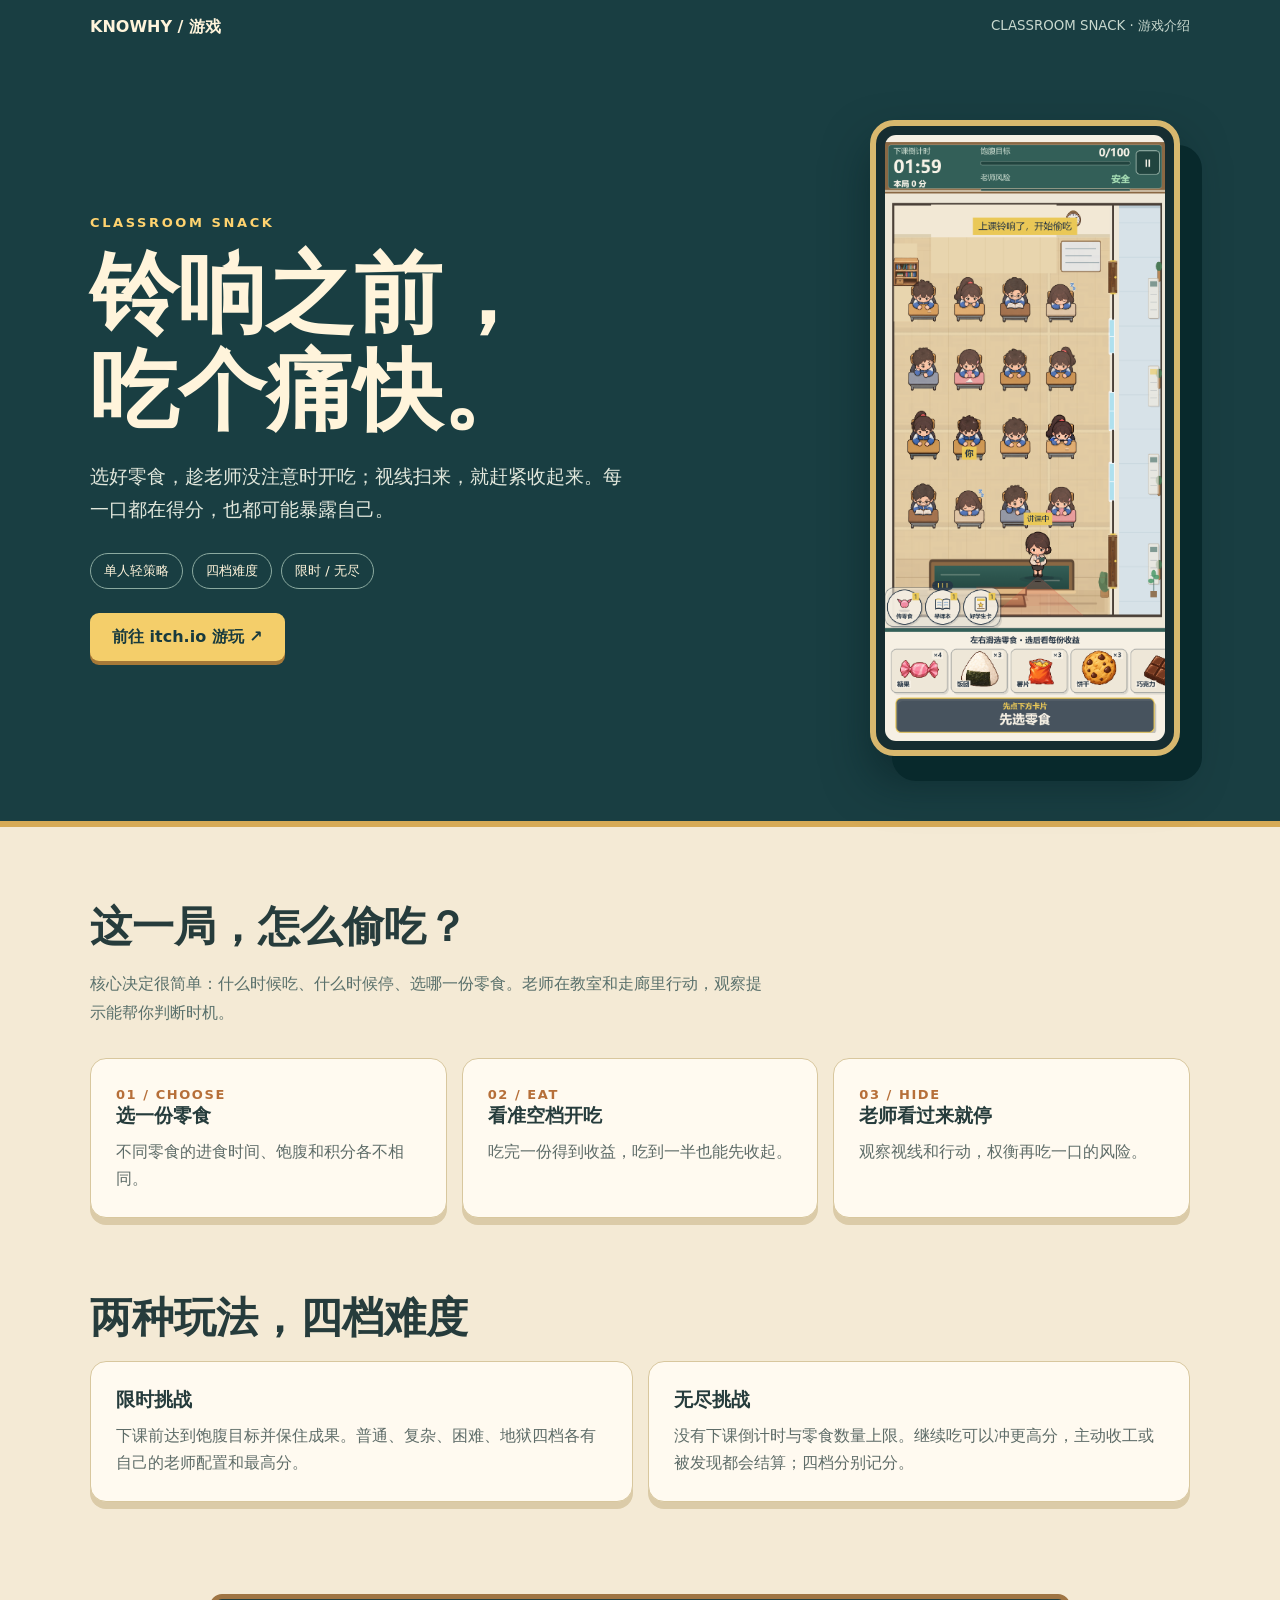
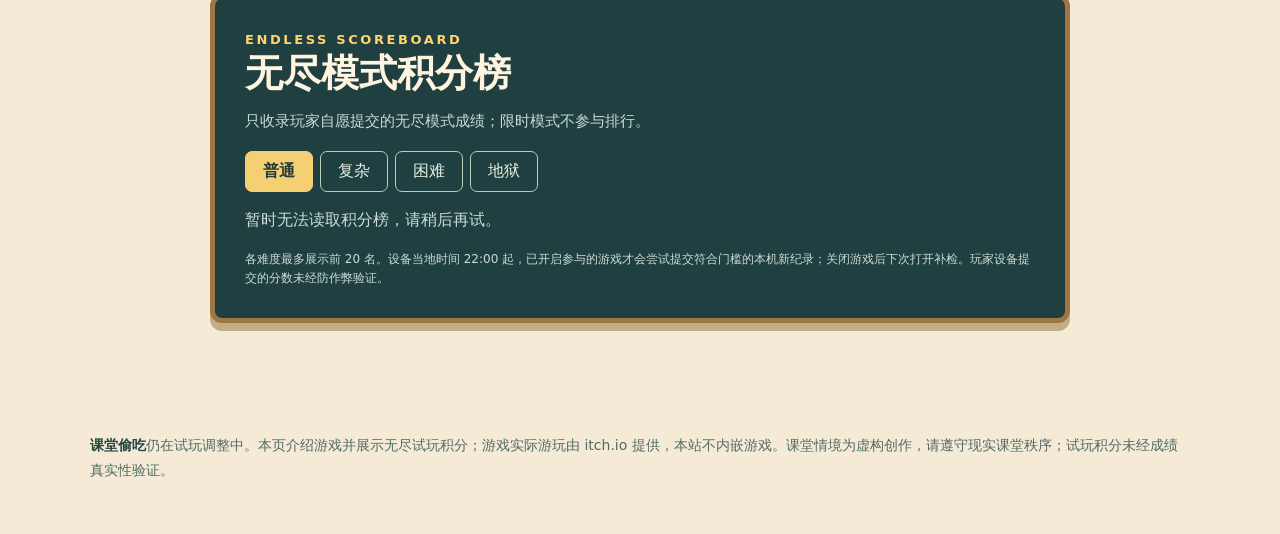
==== index.html @ acf4db7f "site: clarify endless board and compact empty state" ====
<!doctype html>
<html lang="zh-CN"><head><meta charset="utf-8"><meta name="viewport" content="width=device-width,initial-scale=1"><meta name="theme-color" content="#193e42"><meta name="description" content="《课堂偷吃》游戏介绍与无尽挑战试玩积分榜。"><title>课堂偷吃 · 游戏介绍</title>
<style>
:root{font-family:system-ui,-apple-system,"Segoe UI",sans-serif;color:#263c3c;background:#f4ead5}*{box-sizing:border-box}body{margin:0;min-width:300px}button{font:inherit}.wrap{width:min(1100px,calc(100% - 40px));margin:auto}header{background:#193e42;color:#fff4db;border-bottom:6px solid #d6aa55}.top{display:flex;justify-content:space-between;padding:17px 0;font-weight:700}.top small{font-weight:400;color:#c9d9cf}.hero{display:grid;grid-template-columns:1fr minmax(230px,330px);gap:clamp(24px,6vw,75px);align-items:center;padding:65px 0}.eyebrow{color:#ffd36f;font-size:13px;font-weight:800;letter-spacing:.2em}.hero h1{font-size:clamp(48px,7vw,88px);line-height:1.1;margin:16px 0 20px}.hero p{font-size:19px;line-height:1.75;max-width:550px;color:#e1e7dc}.chips{display:flex;gap:9px;flex-wrap:wrap;margin-top:27px}.chips span{border:1px solid #8baaa0;border-radius:50px;padding:8px 13px;font-size:13px}.phone{max-width:310px;margin:auto;padding:9px;border:6px solid #d8b86e;border-radius:24px;background:#162d31;box-shadow:22px 25px 0 #08292c,0 24px 45px #071e2190}.phone img{display:block;width:100%;height:auto;border-radius:11px}.section{padding:72px 0}.section h2{font-size:clamp(28px,4vw,42px);margin:0 0 15px}.lead{color:#59706b;line-height:1.8;max-width:680px;margin:0 0 30px}.steps,.modes{display:grid;grid-template-columns:repeat(3,1fr);gap:15px}.card{background:#fffaf0;border:1px solid #d8c79e;border-radius:16px;padding:25px;box-shadow:0 7px 0 #dbcba8}.card b{display:block;font-size:19px;margin-bottom:9px}.card p{margin:0;line-height:1.7;color:#5e6c68}.number{color:#b66f39;font-weight:900;font-size:13px;letter-spacing:.12em}.modes{grid-template-columns:repeat(2,1fr)}.score-zone{background:#e6d9b9;border-block:1px solid #c5b48f}.board{background:#203f40;color:#fff4df;border:8px solid #9f7544;border-radius:12px;box-shadow:0 14px 0 #c2ae84;padding:clamp(19px,4vw,38px)}.board h2{margin-bottom:5px}.board p{color:#cadcd4;line-height:1.6}.tabs{display:flex;gap:7px;flex-wrap:wrap;margin:25px 0 20px}.tabs button{border:1px solid #b9ccbd;background:transparent;color:#e6f0e2;border-radius:7px;padding:9px 17px;cursor:pointer}.tabs button[aria-selected="true"]{background:#f4d073;color:#263c3c;border-color:#f4d073;font-weight:800}.tabs button:focus-visible{outline:3px solid #fff;outline-offset:3px}.status{font-size:14px;min-height:25px}.table-wrap{overflow-x:auto}table{width:100%;border-collapse:collapse;text-align:left}th,td{padding:13px 11px;border-bottom:1px solid #66817a}th{color:#b9d0c5;font-size:13px;font-weight:600}td:first-child{font-weight:800;color:#ffda7f}td:nth-child(2){font-size:20px;font-weight:800}tbody tr:last-child td{border-bottom:0}.muted{font-size:13px;color:#c6d3cd}.foot{padding:38px 0 50px;color:#536b66;font-size:14px;line-height:1.8}.foot strong{color:#24433e}@media(max-width:720px){.hero{grid-template-columns:1fr;padding:40px 0 55px}.hero h1{font-size:50px}.hero p{font-size:16px}.phone{max-width:245px;box-shadow:13px 14px 0 #08292c}.section{padding:50px 0}.steps,.modes{grid-template-columns:1fr}.top small{display:none}}
.play-link{display:inline-flex;align-items:center;justify-content:center;min-height:48px;margin-top:24px;padding:0 22px;border-radius:9px;background:#f4ce6a;color:#183a3e;font-weight:800;text-decoration:none;box-shadow:0 4px 0 #a67938}.play-link:hover,.play-link:focus-visible{background:#ffe08b;outline:2px solid #fff;outline-offset:3px}.top a{color:#fff4db;text-decoration:none}.top a:hover,.top a:focus-visible{text-decoration:underline;outline-offset:4px}.score-zone{background:#f4ead5;border:0;padding-top:20px}.board{max-width:860px;margin:auto;border-width:5px;box-shadow:0 8px 0 #c2ae84;padding:clamp(20px,3vw,30px)}.board h2{font-size:clamp(27px,4vw,38px)}.board .board-lead{margin:10px 0 0;font-size:15px}.board .tabs{margin:18px 0 15px}.board .status{margin:0;min-height:0;font-size:16px}.board .status[data-state="empty"]{padding:20px;border:1px dashed #77948b;border-radius:8px;text-align:center;color:#f1e4c7}.board .muted{margin:17px 0 0;font-size:12px}.table-wrap[hidden]{display:none}@media(max-width:720px){.board .tabs button{flex:1;min-width:64px;padding:9px 6px}.board .status[data-state="empty"]{padding:16px}}</style></head><body>
<header><div class="wrap top"><a href="https://knowhy.net/" aria-label="返回 KNOWHY 首页">KNOWHY <span aria-hidden="true">/</span> 游戏</a><small>CLASSROOM SNACK · 游戏介绍</small></div><div class="wrap hero"><div><div class="eyebrow">CLASSROOM SNACK</div><h1>铃响之前，<br>吃个痛快。</h1><p>选好零食，趁老师没注意时开吃；视线扫来，就赶紧收起来。每一口都在得分，也都可能暴露自己。</p><div class="chips"><span>单人轻策略</span><span>四档难度</span><span>限时 / 无尽</span></div><a class="play-link" href="https://knowhy.itch.io/classroom-snacks" target="_blank" rel="noopener noreferrer">前往 itch.io 游玩 ↗</a></div><div class="phone"><img src="./classroom.png" width="390" height="844" alt="《课堂偷吃》教室画面：学生、老师、走廊和零食选择栏"></div></div></header>
<main><section class="section wrap"><h2>这一局，怎么偷吃？</h2><p class="lead">核心决定很简单：什么时候吃、什么时候停、选哪一份零食。老师在教室和走廊里行动，观察提示能帮你判断时机。</p><div class="steps"><div class="card"><span class="number">01 / CHOOSE</span><b>选一份零食</b><p>不同零食的进食时间、饱腹和积分各不相同。</p></div><div class="card"><span class="number">02 / EAT</span><b>看准空档开吃</b><p>吃完一份得到收益，吃到一半也能先收起。</p></div><div class="card"><span class="number">03 / HIDE</span><b>老师看过来就停</b><p>观察视线和行动，权衡再吃一口的风险。</p></div></div></section><section class="section wrap" style="padding-top:0"><h2>两种玩法，四档难度</h2><div class="modes"><div class="card"><b>限时挑战</b><p>下课前达到饱腹目标并保住成果。普通、复杂、困难、地狱四档各有自己的老师配置和最高分。</p></div><div class="card"><b>无尽挑战</b><p>没有下课倒计时与零食数量上限。继续吃可以冲更高分，主动收工或被发现都会结算；四档分别记分。</p></div></div></section>
<section class="section score-zone" id="leaderboard"><div class="wrap board"><span class="eyebrow">ENDLESS SCOREBOARD</span><h2>无尽模式积分榜</h2><p class="board-lead">只收录玩家自愿提交的无尽模式成绩；限时模式不参与排行。</p><div class="tabs" role="tablist" aria-label="选择难度"><button type="button" role="tab" aria-selected="true" data-tier="normal">普通</button><button type="button" role="tab" aria-selected="false" data-tier="advanced">复杂</button><button type="button" role="tab" aria-selected="false" data-tier="hard">困难</button><button type="button" role="tab" aria-selected="false" data-tier="hell">地狱</button></div><p class="status" id="status" role="status" data-state="loading">正在检查榜单服务…</p><div class="table-wrap" hidden><table><thead><tr><th scope="col">名次</th><th scope="col">积分</th><th scope="col">持续时间</th><th scope="col">记录时间</th></tr></thead><tbody id="scores"></tbody></table></div><p class="muted">各难度最多展示前 20 名。设备当地时间 22:00 起，已开启参与的游戏才会尝试提交符合门槛的本机新纪录；关闭游戏后下次打开补检。玩家设备提交的分数未经防作弊验证。</p></div></section></main>
<footer class="wrap foot"><strong>课堂偷吃</strong>仍在试玩调整中。本页介绍游戏并展示无尽试玩积分；游戏实际游玩由 itch.io 提供，本站不内嵌游戏。课堂情境为虚构创作，请遵守现实课堂秩序；试玩积分未经成绩真实性验证。</footer><script src="./config.js"></script><script>
const endpoint=String(window.CLASSROOM_SCORE_API||'').replace(/\/$/,'');const tabs=[...document.querySelectorAll('[data-tier]')];const status=document.getElementById('status');const scores=document.getElementById('scores');const tableWrap=document.querySelector('.table-wrap');let tier='normal',requestId=0;
async function loadScores(){const id=++requestId;scores.replaceChildren();tableWrap.hidden=true;if(!endpoint){status.dataset.state='error';status.textContent='积分榜尚未接通，暂无在线记录。';return}status.dataset.state='loading';status.textContent='正在读取积分…';try{const response=await fetch(`${endpoint}/v1/leaderboard?difficulty=${tier}`,{cache:'no-store'});if(!response.ok)throw Error('unavailable');const data=await response.json();if(id!==requestId)return;if(!Array.isArray(data.rows))throw Error('invalid response');data.rows.forEach((row,index)=>{const tr=document.createElement('tr');const cells=[String(index+1).padStart(2,'0'),String(row.score),`${Math.floor(row.endTick/60/60)}分${String(Math.floor(row.endTick/60%60)).padStart(2,'0')}秒`,new Date(`${row.updatedAt}Z`).toLocaleDateString('zh-CN')];cells.forEach(value=>{const td=document.createElement('td');td.textContent=value;tr.append(td)});scores.append(tr)});tableWrap.hidden=data.rows.length===0;status.dataset.state=data.rows.length?'ready':'empty';status.textContent=data.rows.length?`已更新 · ${new Date().toLocaleTimeString('zh-CN')}`:'这个难度还没有上榜成绩。'}catch{if(id===requestId){tableWrap.hidden=true;status.dataset.state='error';status.textContent='暂时无法读取积分榜，请稍后再试。'}}}
tabs.forEach(tab=>tab.addEventListener('click',()=>{tier=tab.dataset.tier;tabs.forEach(item=>item.setAttribute('aria-selected',String(item===tab)));loadScores()}));document.addEventListener('visibilitychange',()=>{if(!document.hidden)loadScores()});loadScores();
</script></body></html>
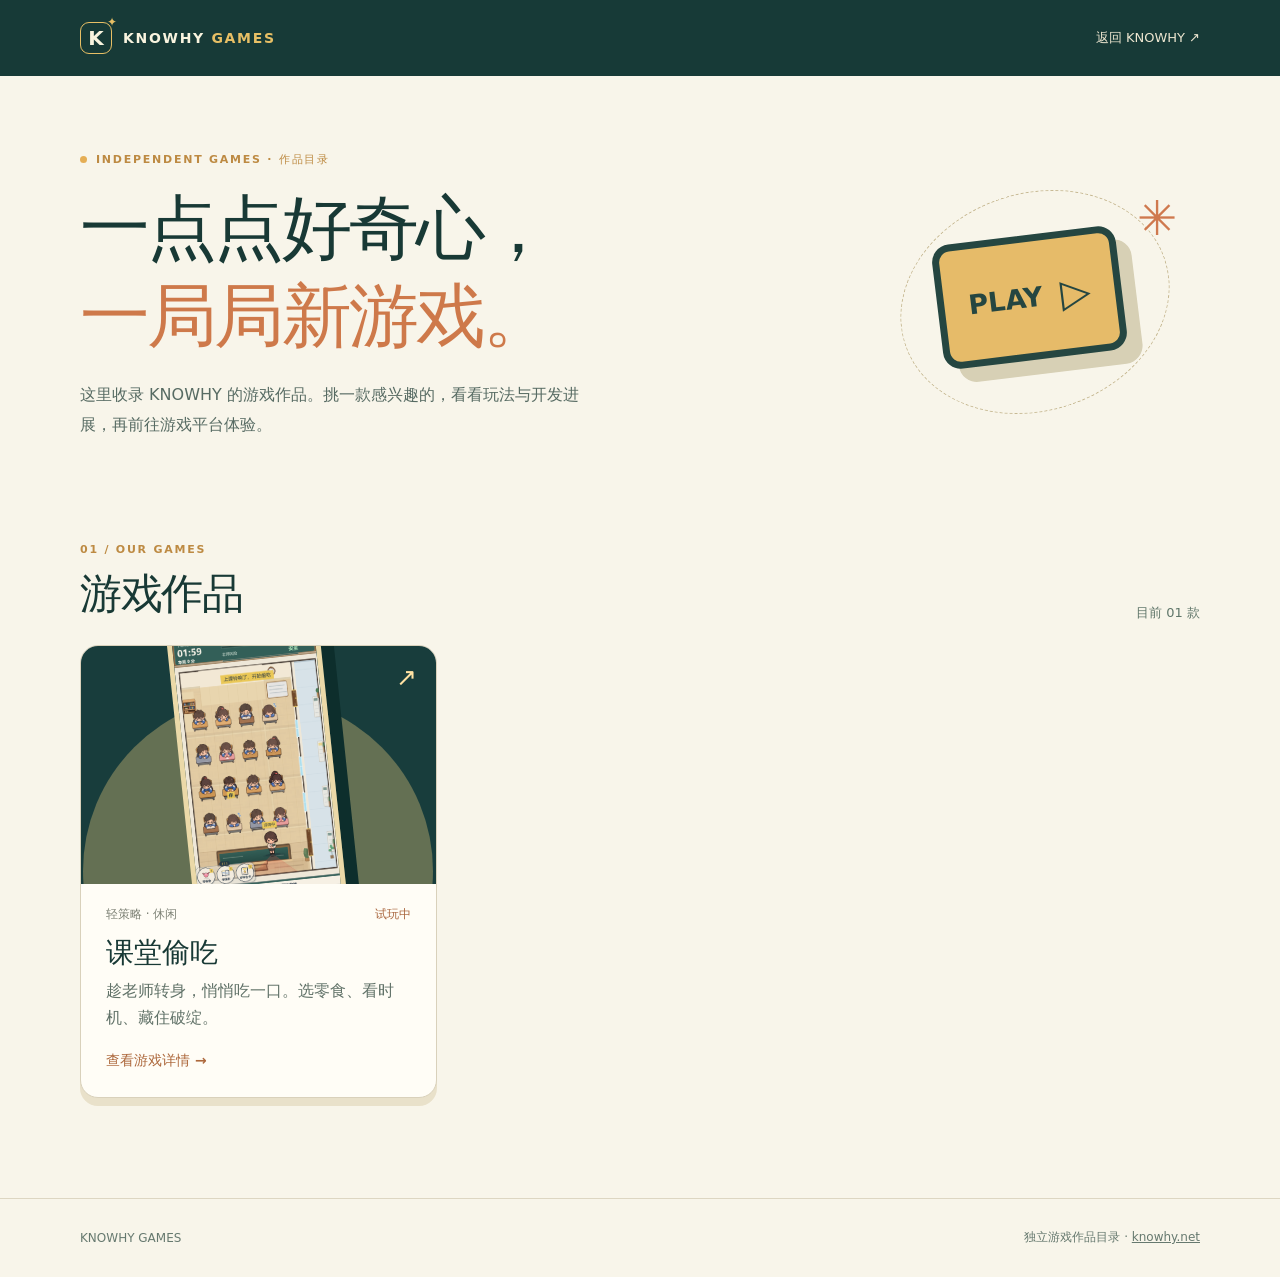
==== commit cf7d907c: "site: organize games catalog and keep empty ranking seats" ====
--- a/index.html
+++ b/index.html
@@ -1,13 +1,6 @@
 <!doctype html>
-<html lang="zh-CN"><head><meta charset="utf-8"><meta name="viewport" content="width=device-width,initial-scale=1"><meta name="theme-color" content="#193e42"><meta name="description" content="《课堂偷吃》游戏介绍与无尽挑战试玩积分榜。"><title>课堂偷吃 · 游戏介绍</title>
-<style>
-:root{font-family:system-ui,-apple-system,"Segoe UI",sans-serif;color:#263c3c;background:#f4ead5}*{box-sizing:border-box}body{margin:0;min-width:300px}button{font:inherit}.wrap{width:min(1100px,calc(100% - 40px));margin:auto}header{background:#193e42;color:#fff4db;border-bottom:6px solid #d6aa55}.top{display:flex;justify-content:space-between;padding:17px 0;font-weight:700}.top small{font-weight:400;color:#c9d9cf}.hero{display:grid;grid-template-columns:1fr minmax(230px,330px);gap:clamp(24px,6vw,75px);align-items:center;padding:65px 0}.eyebrow{color:#ffd36f;font-size:13px;font-weight:800;letter-spacing:.2em}.hero h1{font-size:clamp(48px,7vw,88px);line-height:1.1;margin:16px 0 20px}.hero p{font-size:19px;line-height:1.75;max-width:550px;color:#e1e7dc}.chips{display:flex;gap:9px;flex-wrap:wrap;margin-top:27px}.chips span{border:1px solid #8baaa0;border-radius:50px;padding:8px 13px;font-size:13px}.phone{max-width:310px;margin:auto;padding:9px;border:6px solid #d8b86e;border-radius:24px;background:#162d31;box-shadow:22px 25px 0 #08292c,0 24px 45px #071e2190}.phone img{display:block;width:100%;height:auto;border-radius:11px}.section{padding:72px 0}.section h2{font-size:clamp(28px,4vw,42px);margin:0 0 15px}.lead{color:#59706b;line-height:1.8;max-width:680px;margin:0 0 30px}.steps,.modes{display:grid;grid-template-columns:repeat(3,1fr);gap:15px}.card{background:#fffaf0;border:1px solid #d8c79e;border-radius:16px;padding:25px;box-shadow:0 7px 0 #dbcba8}.card b{display:block;font-size:19px;margin-bottom:9px}.card p{margin:0;line-height:1.7;color:#5e6c68}.number{color:#b66f39;font-weight:900;font-size:13px;letter-spacing:.12em}.modes{grid-template-columns:repeat(2,1fr)}.score-zone{background:#e6d9b9;border-block:1px solid #c5b48f}.board{background:#203f40;color:#fff4df;border:8px solid #9f7544;border-radius:12px;box-shadow:0 14px 0 #c2ae84;padding:clamp(19px,4vw,38px)}.board h2{margin-bottom:5px}.board p{color:#cadcd4;line-height:1.6}.tabs{display:flex;gap:7px;flex-wrap:wrap;margin:25px 0 20px}.tabs button{border:1px solid #b9ccbd;background:transparent;color:#e6f0e2;border-radius:7px;padding:9px 17px;cursor:pointer}.tabs button[aria-selected="true"]{background:#f4d073;color:#263c3c;border-color:#f4d073;font-weight:800}.tabs button:focus-visible{outline:3px solid #fff;outline-offset:3px}.status{font-size:14px;min-height:25px}.table-wrap{overflow-x:auto}table{width:100%;border-collapse:collapse;text-align:left}th,td{padding:13px 11px;border-bottom:1px solid #66817a}th{color:#b9d0c5;font-size:13px;font-weight:600}td:first-child{font-weight:800;color:#ffda7f}td:nth-child(2){font-size:20px;font-weight:800}tbody tr:last-child td{border-bottom:0}.muted{font-size:13px;color:#c6d3cd}.foot{padding:38px 0 50px;color:#536b66;font-size:14px;line-height:1.8}.foot strong{color:#24433e}@media(max-width:720px){.hero{grid-template-columns:1fr;padding:40px 0 55px}.hero h1{font-size:50px}.hero p{font-size:16px}.phone{max-width:245px;box-shadow:13px 14px 0 #08292c}.section{padding:50px 0}.steps,.modes{grid-template-columns:1fr}.top small{display:none}}
-.play-link{display:inline-flex;align-items:center;justify-content:center;min-height:48px;margin-top:24px;padding:0 22px;border-radius:9px;background:#f4ce6a;color:#183a3e;font-weight:800;text-decoration:none;box-shadow:0 4px 0 #a67938}.play-link:hover,.play-link:focus-visible{background:#ffe08b;outline:2px solid #fff;outline-offset:3px}.top a{color:#fff4db;text-decoration:none}.top a:hover,.top a:focus-visible{text-decoration:underline;outline-offset:4px}.score-zone{background:#f4ead5;border:0;padding-top:20px}.board{max-width:860px;margin:auto;border-width:5px;box-shadow:0 8px 0 #c2ae84;padding:clamp(20px,3vw,30px)}.board h2{font-size:clamp(27px,4vw,38px)}.board .board-lead{margin:10px 0 0;font-size:15px}.board .tabs{margin:18px 0 15px}.board .status{margin:0;min-height:0;font-size:16px}.board .status[data-state="empty"]{padding:20px;border:1px dashed #77948b;border-radius:8px;text-align:center;color:#f1e4c7}.board .muted{margin:17px 0 0;font-size:12px}.table-wrap[hidden]{display:none}@media(max-width:720px){.board .tabs button{flex:1;min-width:64px;padding:9px 6px}.board .status[data-state="empty"]{padding:16px}}</style></head><body>
-<header><div class="wrap top"><a href="https://knowhy.net/" aria-label="返回 KNOWHY 首页">KNOWHY <span aria-hidden="true">/</span> 游戏</a><small>CLASSROOM SNACK · 游戏介绍</small></div><div class="wrap hero"><div><div class="eyebrow">CLASSROOM SNACK</div><h1>铃响之前，<br>吃个痛快。</h1><p>选好零食，趁老师没注意时开吃；视线扫来，就赶紧收起来。每一口都在得分，也都可能暴露自己。</p><div class="chips"><span>单人轻策略</span><span>四档难度</span><span>限时 / 无尽</span></div><a class="play-link" href="https://knowhy.itch.io/classroom-snacks" target="_blank" rel="noopener noreferrer">前往 itch.io 游玩 ↗</a></div><div class="phone"><img src="./classroom.png" width="390" height="844" alt="《课堂偷吃》教室画面：学生、老师、走廊和零食选择栏"></div></div></header>
-<main><section class="section wrap"><h2>这一局，怎么偷吃？</h2><p class="lead">核心决定很简单：什么时候吃、什么时候停、选哪一份零食。老师在教室和走廊里行动，观察提示能帮你判断时机。</p><div class="steps"><div class="card"><span class="number">01 / CHOOSE</span><b>选一份零食</b><p>不同零食的进食时间、饱腹和积分各不相同。</p></div><div class="card"><span class="number">02 / EAT</span><b>看准空档开吃</b><p>吃完一份得到收益，吃到一半也能先收起。</p></div><div class="card"><span class="number">03 / HIDE</span><b>老师看过来就停</b><p>观察视线和行动，权衡再吃一口的风险。</p></div></div></section><section class="section wrap" style="padding-top:0"><h2>两种玩法，四档难度</h2><div class="modes"><div class="card"><b>限时挑战</b><p>下课前达到饱腹目标并保住成果。普通、复杂、困难、地狱四档各有自己的老师配置和最高分。</p></div><div class="card"><b>无尽挑战</b><p>没有下课倒计时与零食数量上限。继续吃可以冲更高分，主动收工或被发现都会结算；四档分别记分。</p></div></div></section>
-<section class="section score-zone" id="leaderboard"><div class="wrap board"><span class="eyebrow">ENDLESS SCOREBOARD</span><h2>无尽模式积分榜</h2><p class="board-lead">只收录玩家自愿提交的无尽模式成绩；限时模式不参与排行。</p><div class="tabs" role="tablist" aria-label="选择难度"><button type="button" role="tab" aria-selected="true" data-tier="normal">普通</button><button type="button" role="tab" aria-selected="false" data-tier="advanced">复杂</button><button type="button" role="tab" aria-selected="false" data-tier="hard">困难</button><button type="button" role="tab" aria-selected="false" data-tier="hell">地狱</button></div><p class="status" id="status" role="status" data-state="loading">正在检查榜单服务…</p><div class="table-wrap" hidden><table><thead><tr><th scope="col">名次</th><th scope="col">积分</th><th scope="col">持续时间</th><th scope="col">记录时间</th></tr></thead><tbody id="scores"></tbody></table></div><p class="muted">各难度最多展示前 20 名。设备当地时间 22:00 起，已开启参与的游戏才会尝试提交符合门槛的本机新纪录；关闭游戏后下次打开补检。玩家设备提交的分数未经防作弊验证。</p></div></section></main>
-<footer class="wrap foot"><strong>课堂偷吃</strong>仍在试玩调整中。本页介绍游戏并展示无尽试玩积分；游戏实际游玩由 itch.io 提供，本站不内嵌游戏。课堂情境为虚构创作，请遵守现实课堂秩序；试玩积分未经成绩真实性验证。</footer><script src="./config.js"></script><script>
-const endpoint=String(window.CLASSROOM_SCORE_API||'').replace(/\/$/,'');const tabs=[...document.querySelectorAll('[data-tier]')];const status=document.getElementById('status');const scores=document.getElementById('scores');const tableWrap=document.querySelector('.table-wrap');let tier='normal',requestId=0;
-async function loadScores(){const id=++requestId;scores.replaceChildren();tableWrap.hidden=true;if(!endpoint){status.dataset.state='error';status.textContent='积分榜尚未接通，暂无在线记录。';return}status.dataset.state='loading';status.textContent='正在读取积分…';try{const response=await fetch(`${endpoint}/v1/leaderboard?difficulty=${tier}`,{cache:'no-store'});if(!response.ok)throw Error('unavailable');const data=await response.json();if(id!==requestId)return;if(!Array.isArray(data.rows))throw Error('invalid response');data.rows.forEach((row,index)=>{const tr=document.createElement('tr');const cells=[String(index+1).padStart(2,'0'),String(row.score),`${Math.floor(row.endTick/60/60)}分${String(Math.floor(row.endTick/60%60)).padStart(2,'0')}秒`,new Date(`${row.updatedAt}Z`).toLocaleDateString('zh-CN')];cells.forEach(value=>{const td=document.createElement('td');td.textContent=value;tr.append(td)});scores.append(tr)});tableWrap.hidden=data.rows.length===0;status.dataset.state=data.rows.length?'ready':'empty';status.textContent=data.rows.length?`已更新 · ${new Date().toLocaleTimeString('zh-CN')}`:'这个难度还没有上榜成绩。'}catch{if(id===requestId){tableWrap.hidden=true;status.dataset.state='error';status.textContent='暂时无法读取积分榜，请稍后再试。'}}}
-tabs.forEach(tab=>tab.addEventListener('click',()=>{tier=tab.dataset.tier;tabs.forEach(item=>item.setAttribute('aria-selected',String(item===tab)));loadScores()}));document.addEventListener('visibilitychange',()=>{if(!document.hidden)loadScores()});loadScores();
-</script></body></html>
+<html lang="zh-CN"><head><meta charset="utf-8"><meta name="viewport" content="width=device-width,initial-scale=1"><meta name="theme-color" content="#163a38"><meta name="description" content="KNOWHY GAMES 独立游戏作品目录。"><title>游戏作品 · KNOWHY GAMES</title><link rel="stylesheet" href="./style.css"></head>
+<body><header class="site-header"><div class="shell header-row"><a class="brand" href="./" aria-label="KNOWHY GAMES 首页"><span class="brand-mark" aria-hidden="true">K<span>✦</span></span><span>KNOWHY <b>GAMES</b></span></a><a class="header-link" href="https://knowhy.net/">返回 KNOWHY ↗</a></div></header>
+<main><section class="catalog-intro shell"><div><span class="kicker"><span class="kicker-dot"></span> INDEPENDENT GAMES · 作品目录</span><h1>一点点好奇心，<br><em>一局局新游戏。</em></h1><p>这里收录 KNOWHY 的游戏作品。挑一款感兴趣的，看看玩法与开发进展，再前往游戏平台体验。</p></div><div class="catalog-doodle" aria-hidden="true"><span class="doodle-star">✳</span><span class="doodle-card">PLAY<span>▷</span></span><span class="doodle-orbit"></span></div></section>
+<section class="catalog-section shell" aria-labelledby="games-heading"><div class="section-heading"><div><span class="section-index">01 / OUR GAMES</span><h2 id="games-heading">游戏作品</h2></div><span class="section-count">目前 01 款</span></div><div class="game-grid"><article class="game-card"><a class="game-card-link" href="./classroom-snacks/" aria-label="查看《课堂偷吃》游戏详情"><div class="game-card-art"><div class="art-halo" aria-hidden="true"></div><img src="./classroom.png" width="390" height="844" alt="《课堂偷吃》教室游玩画面" loading="lazy"><span class="card-corner" aria-hidden="true">↗</span></div><div class="game-card-body"><div class="card-meta"><span>轻策略 · 休闲</span><span>试玩中</span></div><h3>课堂偷吃</h3><p>趁老师转身，悄悄吃一口。选零食、看时机、藏住破绽。</p><span class="text-link">查看游戏详情 <span aria-hidden="true">→</span></span></div></a></article></div></section></main>
+<footer class="site-footer"><div class="shell footer-row"><span>KNOWHY GAMES</span><span>独立游戏作品目录 · <a href="https://knowhy.net/">knowhy.net</a></span></div></footer></body></html>
--- a/style.css
+++ b/style.css
@@ -0,0 +1 @@
+:root{font-family:Inter,"Noto Sans SC","Microsoft YaHei",system-ui,sans-serif;color:#183935;background:#f8f5ea;font-synthesis:none}*{box-sizing:border-box}html{scroll-behavior:smooth}body{margin:0;min-width:320px}a{color:inherit}button{font:inherit}.shell{width:min(1120px,calc(100% - 48px));margin-inline:auto}.site-header{background:#173a37;color:#f9f4df}.header-row{height:76px;display:flex;justify-content:space-between;align-items:center}.brand{display:inline-flex;gap:11px;align-items:center;text-decoration:none;font-size:14px;letter-spacing:.12em;font-weight:700}.brand b{color:#e7bf65}.brand-mark{position:relative;display:grid;place-items:center;width:32px;height:32px;border:1px solid #e7bf65;border-radius:9px;font-size:20px;letter-spacing:0}.brand-mark span{position:absolute;right:-6px;top:-8px;color:#e7bf65;font-size:12px}.header-link{text-decoration:none;color:#eee7d1;font-size:13px}.header-link:hover,.header-link:focus-visible{text-decoration:underline}.kicker,.section-index{display:inline-flex;align-items:center;gap:9px;color:#bd8a42;font-size:11px;font-weight:850;letter-spacing:.16em}.kicker-dot,.live-dot{width:7px;height:7px;border-radius:50%;background:#e5ae55}.catalog-intro{min-height:390px;display:grid;grid-template-columns:1fr 330px;align-items:center;gap:50px;padding-block:72px 48px}.catalog-intro h1{font-size:clamp(39px,5.5vw,70px);line-height:1.25;letter-spacing:-.04em;margin:18px 0 20px}.catalog-intro h1 em{font-style:normal;color:#ce794a}.catalog-intro p{max-width:530px;color:#576b63;line-height:1.85;font-size:16px}.catalog-doodle{position:relative;height:250px}.doodle-orbit{position:absolute;inset:16px 28px;border:1px dashed #c7b993;border-radius:50%;transform:rotate(-18deg)}.doodle-card{position:absolute;left:67px;top:58px;z-index:1;width:185px;height:125px;display:flex;align-items:center;justify-content:center;gap:18px;transform:rotate(-7deg);background:#e6bb69;border:7px solid #254641;border-radius:18px;color:#254641;font-size:27px;font-weight:900;box-shadow:14px 15px 0 #d7d0b5}.doodle-card span{font-size:39px}.doodle-star{position:absolute;z-index:2;right:23px;top:13px;font-size:48px;color:#cf794e}.catalog-section{padding-block:35px 100px}.section-heading{display:flex;justify-content:space-between;align-items:end;gap:20px;margin-bottom:23px}.section-heading h2{font-size:clamp(29px,3.5vw,42px);letter-spacing:-.035em;margin:9px 0 0}.section-count{font-size:13px;color:#60766a}.game-grid{display:grid;grid-template-columns:repeat(auto-fill,minmax(min(100%,330px),1fr));gap:25px}.game-card{max-width:390px;background:#fffdf6;border:1px solid #d9d1bb;border-radius:18px;overflow:hidden;box-shadow:0 8px 0 #e9e1ca;transition:transform .2s,box-shadow .2s}.game-card:hover{transform:translateY(-4px);box-shadow:0 12px 0 #e9e1ca}.game-card-link{text-decoration:none;display:block}.game-card-link:focus-visible{outline:3px solid #c47748;outline-offset:4px}.game-card-art{height:238px;position:relative;overflow:hidden;background:#183d3c;display:flex;justify-content:center;align-items:flex-start}.art-halo{position:absolute;width:350px;height:350px;border-radius:50%;top:50px;background:#b6a76d;opacity:.48}.game-card-art img{position:relative;width:153px;height:auto;margin-top:-21px;transform:rotate(-6deg);border:5px solid #ebd9a8;border-radius:9px;box-shadow:13px 15px 0 #0d2e2c}.card-corner{position:absolute;right:19px;top:17px;color:#ffe2a3;font-size:25px}.game-card-body{padding:22px 25px 27px}.card-meta{display:flex;justify-content:space-between;font-size:12px;color:#7c8074}.card-meta span:last-child{color:#a9663e}.game-card h3{font-size:28px;margin:11px 0 5px}.game-card p{color:#617268;line-height:1.7;margin:0 0 18px}.text-link{font-size:14px;color:#ad683c;font-weight:800}.site-footer{border-top:1px solid #ddd6c2;color:#66796f;font-size:12px}.footer-row{min-height:78px;display:flex;justify-content:space-between;align-items:center;gap:20px}.footer-row a:hover{text-decoration:none}.breadcrumb{display:flex;gap:10px;color:#78877c;font-size:12px;padding-top:27px}.breadcrumb a{text-decoration:none}.breadcrumb a:hover{text-decoration:underline}.detail-hero{display:grid;grid-template-columns:minmax(0,1fr) 360px;align-items:center;gap:65px;padding-block:55px 85px}.detail-copy h1{font-size:clamp(52px,6.7vw,86px);letter-spacing:-.055em;line-height:1.16;margin:19px 0}.title-period{color:#d99154}.detail-lead{max-width:540px;color:#52665d;font-size:18px;line-height:1.85}.detail-tags{display:flex;flex-wrap:wrap;gap:8px;margin:24px 0 28px}.detail-tags span{border:1px solid #d4c6a9;color:#5a6e61;border-radius:20px;padding:7px 12px;font-size:12px}.primary-link{display:inline-flex;align-items:center;justify-content:space-between;gap:34px;background:#dfad57;border:2px solid #24463f;border-radius:9px;padding:15px 20px;color:#163a37;text-decoration:none;font-weight:850;box-shadow:4px 5px 0 #24463f;transition:transform .15s,box-shadow .15s}.primary-link:hover{transform:translate(2px,2px);box-shadow:2px 3px 0 #24463f}.primary-link:focus-visible{outline:3px solid #ca794b;outline-offset:4px}.platform-note{font-size:12px;color:#819084;margin-top:17px}.detail-art{position:relative;display:flex;justify-content:center;align-items:center;min-height:410px;background:#dce8d9;border-radius:32px 90px 35px 95px}.image-frame{width:190px;height:385px;overflow:hidden;background:#f0e7d3;border:6px solid #274540;border-radius:13px;box-shadow:13px 15px 0 #aac7af;transform:rotate(3deg)}.image-frame img{width:100%;height:auto;display:block}.art-label{position:absolute;bottom:24px;right:23px;background:#fff8dd;color:#426258;border:1px solid #c6d5b7;border-radius:6px;padding:6px 8px;font-size:11px}.detail-section{padding-block:30px 72px}.rule-grid{display:grid;grid-template-columns:repeat(3,1fr);gap:14px}.rule{border-top:2px solid #d9be84;background:#f0ecd9;padding:24px;border-radius:0 0 12px 12px}.rule>span{color:#b48044;font-weight:850;font-size:12px}.rule h3{font-size:18px;margin:12px 0 7px}.rule p,.mode-card p{font-size:14px;line-height:1.75;color:#637367;margin:0}.modes-section{padding-top:0}.mode-grid{display:grid;grid-template-columns:1fr 1fr;gap:15px}.mode-card{display:flex;gap:20px;align-items:flex-start;background:#fffdf6;border:1px solid #dbd2bc;border-radius:12px;padding:22px}.mode-card h3{margin:1px 0 8px;font-size:19px}.mode-icon{display:grid;place-items:center;flex:0 0 40px;height:40px;border-radius:10px;background:#f2e3b8;color:#3e5b4e;font-size:26px}.mode-note{font-size:13px;color:#79867b;margin-top:16px}.board-section{background:#e9e8d9;padding-block:62px}.board-section-inner{display:grid;grid-template-columns:minmax(180px,1fr) minmax(0,550px);gap:25px 55px;align-items:start}.board-intro h2{font-size:clamp(27px,3vw,38px);margin:12px 0 10px;line-height:1.25}.board-intro p{font-size:14px;line-height:1.8;color:#607469;max-width:300px}.score-panel{background:#fdfbf1;border:1px solid #cfcbb6;border-radius:13px;padding:22px 24px 12px;box-shadow:0 7px 0 #d4d6c3}.score-panel-top{display:flex;justify-content:space-between;align-items:center}.board-label{font-size:11px;color:#49695d;letter-spacing:.12em;font-weight:850;display:inline-flex;gap:8px;align-items:center}.live-dot{background:#adbe86}.board-limit{font-size:11px;color:#a17d4a;font-weight:850}.tabs{display:grid;grid-template-columns:repeat(4,1fr);gap:5px;margin:19px 0 12px;padding:4px;border-radius:9px;background:#e9e8d7}.tabs button{min-height:36px;cursor:pointer;border:0;background:transparent;color:#67776d;border-radius:6px;font-weight:700;font-size:13px}.tabs button[aria-selected=true]{background:#244c43;color:#fff8df;box-shadow:0 2px 3px #17382c30}.tabs button:focus-visible{outline:3px solid #d0a659;outline-offset:2px}.board-status{font-size:12px;color:#6c806e;min-height:19px;margin:0 0 8px}.board-status[data-state=error]{color:#b15345}.table-wrap{overflow-x:auto}table{border-collapse:collapse;width:100%;font-variant-numeric:tabular-nums}th,td{border-bottom:1px solid #e2e2d5;text-align:left;padding:9px 6px}th{font-size:11px;font-weight:700;color:#879389}td{font-size:14px;font-weight:750;color:#25463e}td:first-child{width:21%;color:#bb8a4b}td:last-child{text-align:right;font-size:12px}th:last-child{text-align:right}.placeholder-row td{color:#aab0a2;font-weight:550}.placeholder-row td:first-child{color:#c4b393}.placeholder-row:last-child td{border-bottom:0}.board-disclaimer{grid-column:2;color:#7f897c;font-size:11px;line-height:1.65;margin:0}.bottom-cta{display:flex;align-items:center;justify-content:space-between;gap:25px;padding-block:70px}.bottom-cta h2{font-size:clamp(24px,3vw,37px);margin:9px 0 0}@media(max-width:780px){.catalog-intro{grid-template-columns:1fr;gap:0;padding-top:58px}.catalog-doodle{display:none}.detail-hero{grid-template-columns:1fr;gap:32px;padding-block:45px 65px}.detail-art{max-width:460px;width:100%;margin:auto}.board-section-inner{grid-template-columns:1fr;gap:20px}.board-intro p{max-width:none}.score-panel{max-width:620px;width:100%;margin:auto}.board-disclaimer{grid-column:1;max-width:620px;margin:auto}.rule-grid{grid-template-columns:1fr}.mode-grid{grid-template-columns:1fr}}@media(max-width:480px){.shell{width:calc(100% - 32px)}.header-row{height:64px}.brand{font-size:11px}.brand-mark{width:29px;height:29px}.header-link{font-size:11px}.catalog-intro{min-height:300px;padding-block:48px 30px}.catalog-intro h1{font-size:39px}.catalog-intro p{font-size:14px}.catalog-section{padding-bottom:75px}.game-card{max-width:none}.detail-copy h1{font-size:49px}.detail-lead{font-size:16px}.detail-art{min-height:340px}.image-frame{height:310px;width:157px}.board-section{padding-block:50px}.score-panel{padding:17px 15px 8px}.board-disclaimer{font-size:10px}.bottom-cta{align-items:start;flex-direction:column;padding-block:55px}.footer-row{align-items:start;flex-direction:column;justify-content:center;gap:6px;padding-block:19px}}
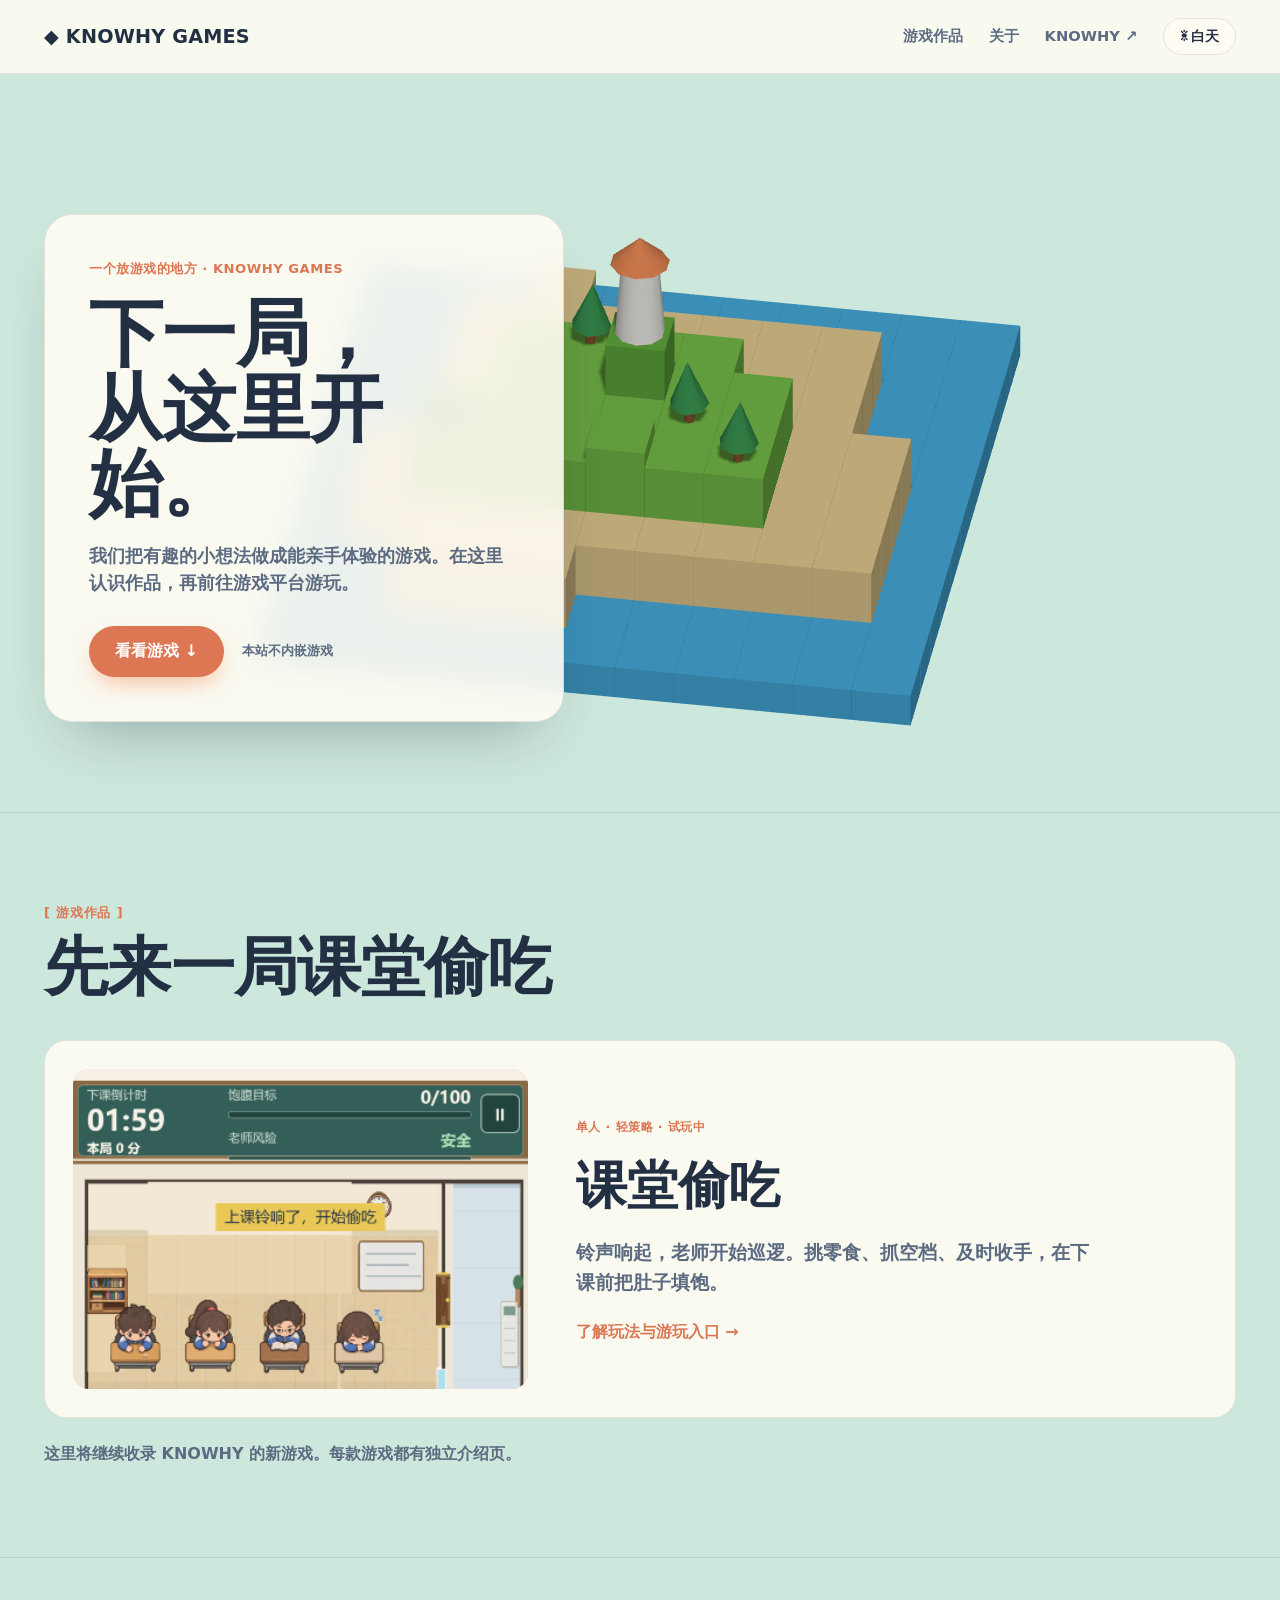
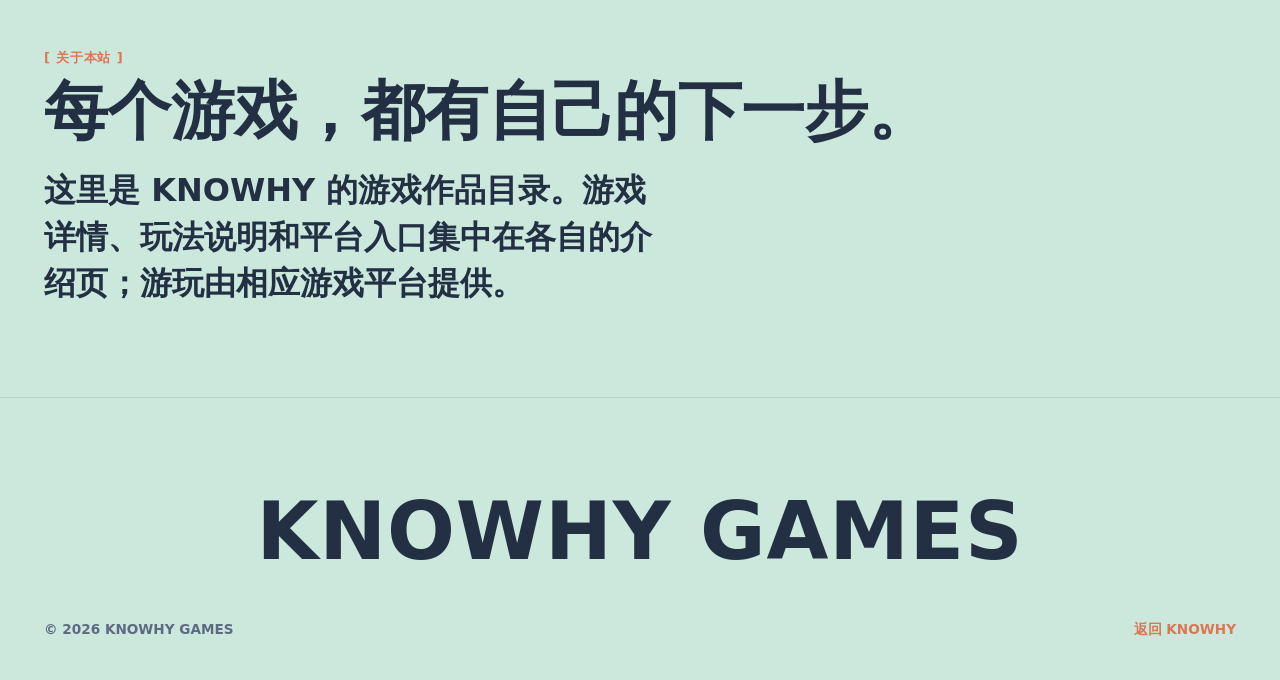
==== commit 77197e78: "site: adapt licensed game studio template" ====
--- a/index.html
+++ b/index.html
@@ -1,6 +1,49 @@
 <!doctype html>
-<html lang="zh-CN"><head><meta charset="utf-8"><meta name="viewport" content="width=device-width,initial-scale=1"><meta name="theme-color" content="#163a38"><meta name="description" content="KNOWHY GAMES 独立游戏作品目录。"><title>游戏作品 · KNOWHY GAMES</title><link rel="stylesheet" href="./style.css"></head>
-<body><header class="site-header"><div class="shell header-row"><a class="brand" href="./" aria-label="KNOWHY GAMES 首页"><span class="brand-mark" aria-hidden="true">K<span>✦</span></span><span>KNOWHY <b>GAMES</b></span></a><a class="header-link" href="https://knowhy.net/">返回 KNOWHY ↗</a></div></header>
-<main><section class="catalog-intro shell"><div><span class="kicker"><span class="kicker-dot"></span> INDEPENDENT GAMES · 作品目录</span><h1>一点点好奇心，<br><em>一局局新游戏。</em></h1><p>这里收录 KNOWHY 的游戏作品。挑一款感兴趣的，看看玩法与开发进展，再前往游戏平台体验。</p></div><div class="catalog-doodle" aria-hidden="true"><span class="doodle-star">✳</span><span class="doodle-card">PLAY<span>▷</span></span><span class="doodle-orbit"></span></div></section>
-<section class="catalog-section shell" aria-labelledby="games-heading"><div class="section-heading"><div><span class="section-index">01 / OUR GAMES</span><h2 id="games-heading">游戏作品</h2></div><span class="section-count">目前 01 款</span></div><div class="game-grid"><article class="game-card"><a class="game-card-link" href="./classroom-snacks/" aria-label="查看《课堂偷吃》游戏详情"><div class="game-card-art"><div class="art-halo" aria-hidden="true"></div><img src="./classroom.png" width="390" height="844" alt="《课堂偷吃》教室游玩画面" loading="lazy"><span class="card-corner" aria-hidden="true">↗</span></div><div class="game-card-body"><div class="card-meta"><span>轻策略 · 休闲</span><span>试玩中</span></div><h3>课堂偷吃</h3><p>趁老师转身，悄悄吃一口。选零食、看时机、藏住破绽。</p><span class="text-link">查看游戏详情 <span aria-hidden="true">→</span></span></div></a></article></div></section></main>
-<footer class="site-footer"><div class="shell footer-row"><span>KNOWHY GAMES</span><span>独立游戏作品目录 · <a href="https://knowhy.net/">knowhy.net</a></span></div></footer></body></html>
+<html lang="zh-CN">
+<head>
+  <meta charset="utf-8" />
+  <meta name="viewport" content="width=device-width, initial-scale=1" />
+  <meta name="description" content="KNOWHY GAMES 的独立游戏作品目录。了解《课堂偷吃》的玩法，并前往游戏平台游玩。" />
+  <meta name="theme-color" content="#bfe9ff" />
+  <title>KNOWHY GAMES · 游戏作品</title>
+  <link rel="stylesheet" href="./styles.css" />
+  <script type="importmap">{ "imports": { "three": "./vendor/three.module.js" } }</script>
+</head>
+<body>
+  <canvas id="world" aria-hidden="true"></canvas>
+  <header class="nav">
+    <a class="brand" href="./">◆ KNOWHY GAMES</a>
+    <nav class="nav-links" aria-label="主导航">
+      <a href="#games">游戏作品</a>
+      <a href="#studio">关于</a>
+      <a href="https://knowhy.net/">KNOWHY ↗</a>
+      <button id="daynight" class="daynight" type="button" aria-label="切换昼夜外观">☀ 白天</button>
+    </nav>
+  </header>
+  <main>
+    <section class="hero">
+      <div class="hero-card">
+        <p class="eyebrow">一个放游戏的地方 · KNOWHY GAMES</p>
+        <h1 class="hero-title">下一局，<br>从这里开始。</h1>
+        <p class="hero-sub">我们把有趣的小想法做成能亲手体验的游戏。在这里认识作品，再前往游戏平台游玩。</p>
+        <div class="hero-actions"><a class="btn" href="#games">看看游戏 <span aria-hidden="true">↓</span></a><span class="hint">本站不内嵌游戏</span></div>
+      </div>
+    </section>
+    <section id="games" class="games">
+      <div class="section-head"><p class="kicker">[ 游戏作品 ]</p><h2>先来一局课堂偷吃</h2></div>
+      <div class="game-grid">
+        <a class="game game-feature" href="./classroom-snacks/" aria-label="查看《课堂偷吃》详情">
+          <div class="g-tile"><img src="./classroom.png" width="390" height="844" alt="《课堂偷吃》教室游玩画面" loading="lazy"></div>
+          <div class="game-copy"><span class="g-tag">单人 · 轻策略 · 试玩中</span><h3>课堂偷吃</h3><p>铃声响起，老师开始巡逻。挑零食、抓空档、及时收手，在下课前把肚子填饱。</p><span class="game-more">了解玩法与游玩入口 <span aria-hidden="true">→</span></span></div>
+        </a>
+      </div>
+      <p class="catalog-note">这里将继续收录 KNOWHY 的新游戏。每款游戏都有独立介绍页。</p>
+    </section>
+    <section id="studio" class="studio">
+      <div class="studio-inner"><p class="kicker">[ 关于本站 ]</p><h2>每个游戏，都有自己的下一步。</h2><p class="studio-text">这里是 KNOWHY 的游戏作品目录。游戏详情、玩法说明和平台入口集中在各自的介绍页；游玩由相应游戏平台提供。</p></div>
+    </section>
+  </main>
+  <footer class="footer"><p class="foot-brand">KNOWHY GAMES</p><div class="foot-bottom"><span>© 2026 KNOWHY GAMES</span><span><a href="https://knowhy.net/">返回 KNOWHY</a></span></div></footer>
+  <script type="module" src="./main.js"></script>
+</body>
+</html>
--- a/styles.css
+++ b/styles.css
@@ -0,0 +1,135 @@
+:root{
+  --bg:#bfe9ff;
+  --ink:#233044;
+  --dim:#5c6b82;
+  --cream:#fdfbf5;
+  --accent:#ef8d5a;
+  --grass:#7ec850;
+  --line:rgba(35,48,68,.12);
+  --max:1280px;
+  --ease:cubic-bezier(.22,1,.36,1);
+  --card:rgba(253,251,245,.82);
+}
+*{box-sizing:border-box;margin:0;padding:0}
+html{scroll-behavior:smooth}
+@media (prefers-reduced-motion:reduce){html{scroll-behavior:auto}}
+body{background:var(--bg);color:var(--ink);font-family:"Nunito",system-ui,sans-serif;font-weight:400;
+  line-height:1.55;overflow-x:hidden;-webkit-font-smoothing:antialiased;transition:background .8s ease}
+body.night{background:#0e1230;color:#e6ecff;--ink:#e6ecff;--dim:#9fb0d6;--line:rgba(230,236,255,.14);--card:rgba(22,28,60,.72)}
+a{color:inherit;text-decoration:none}
+em{font-style:normal;color:var(--accent)}
+::selection{background:var(--accent);color:#fff}
+
+#world{position:fixed;inset:0;width:100%;height:100%;z-index:0;display:block}
+body>*:not(#world){position:relative;z-index:2}
+
+/* nav */
+.nav{position:fixed;top:0;left:0;right:0;z-index:50;display:flex;justify-content:space-between;align-items:center;
+  padding:18px clamp(16px,4vw,44px)}
+.brand{font-family:"Fredoka",sans-serif;font-weight:700;font-size:1.2rem;letter-spacing:.01em}
+.nav-links{display:flex;gap:clamp(12px,2vw,26px);align-items:center;font-weight:600;font-size:.92rem}
+.nav-links a{color:var(--dim);transition:color .3s}.nav-links a:hover{color:var(--ink)}
+.daynight{font-family:"Nunito",sans-serif;font-weight:700;font-size:.88rem;cursor:pointer;color:var(--ink);
+  background:var(--card);border:1px solid var(--line);border-radius:40px;padding:8px 16px;
+  backdrop-filter:blur(8px);-webkit-backdrop-filter:blur(8px);transition:transform .2s var(--ease),background .3s}
+.daynight:hover{transform:translateY(-2px)}
+@media(max-width:680px){.nav-links a:nth-child(1),.nav-links a:nth-child(2){display:none}}
+
+/* hero */
+.hero{min-height:100svh;display:flex;align-items:center;background:transparent; /* show the isometric world behind */
+  padding:110px clamp(16px,4vw,44px) 60px;max-width:var(--max);margin:0 auto}
+.hero-card{max-width:540px;background:var(--card);border:1px solid var(--line);border-radius:28px;
+  padding:clamp(26px,4vw,44px);backdrop-filter:blur(14px);-webkit-backdrop-filter:blur(14px);
+  box-shadow:0 30px 60px -30px rgba(35,48,68,.4)}
+.eyebrow{font-weight:700;font-size:.82rem;letter-spacing:.04em;text-transform:uppercase;color:var(--accent);margin-bottom:1rem}
+.hero-title{font-family:"Fredoka",sans-serif;font-weight:700;font-size:clamp(2.6rem,6vw,4.6rem);line-height:1.02;letter-spacing:-.01em}
+.hero-sub{margin:1.3rem 0 1.8rem;color:var(--dim);font-size:clamp(1rem,1.4vw,1.15rem);font-weight:600}
+.hero-actions{display:flex;align-items:center;gap:18px;flex-wrap:wrap}
+.btn{font-family:"Fredoka",sans-serif;font-weight:600;background:var(--accent);color:#fff;border-radius:40px;
+  padding:13px 26px;font-size:1rem;box-shadow:0 10px 24px -8px rgba(239,141,90,.7);transition:transform .2s var(--ease)}
+.btn:hover{transform:translateY(-3px) scale(1.02)}
+.hint{font-size:.82rem;color:var(--dim);font-weight:600}
+
+/* sections */
+section{padding:clamp(70px,10vh,130px) clamp(16px,4vw,44px);background:var(--bg);transition:background .8s ease}
+body.night section{background:#0e1230}
+.games{border-top:1px solid var(--line)}
+.section-head{max-width:var(--max);margin:0 auto 2.6rem}
+.kicker{font-weight:700;font-size:.82rem;letter-spacing:.06em;text-transform:uppercase;color:var(--accent);margin-bottom:.7rem}
+h2{font-family:"Fredoka",sans-serif;font-weight:700;font-size:clamp(2.2rem,6vw,4rem);line-height:1;letter-spacing:-.01em}
+
+/* game grid */
+.game-grid{max-width:var(--max);margin:0 auto;display:grid;grid-template-columns:repeat(4,1fr);gap:22px}
+@media(max-width:900px){.game-grid{grid-template-columns:repeat(2,1fr)}}
+@media(max-width:520px){.game-grid{grid-template-columns:1fr}}
+.game{background:var(--card);border:1px solid var(--line);border-radius:22px;padding:22px;
+  backdrop-filter:blur(10px);-webkit-backdrop-filter:blur(10px);transition:transform .4s var(--ease),box-shadow .4s}
+.game:hover,.game:focus-visible{transform:translateY(-8px);box-shadow:0 26px 44px -22px rgba(35,48,68,.5);outline:none}
+.g-tile{height:110px;border-radius:16px;margin-bottom:16px;
+  background:linear-gradient(160deg,color-mix(in srgb,var(--c) 85%,#fff),var(--c));
+  box-shadow:inset 0 -10px 0 -2px color-mix(in srgb,var(--c) 70%,#000),0 8px 18px -8px var(--c)}
+.game h3{font-family:"Fredoka",sans-serif;font-weight:600;font-size:1.35rem;margin-bottom:.3rem}
+.game p{color:var(--dim);font-size:.95rem;font-weight:600;margin-bottom:1rem;min-height:2.6em}
+.g-tag{font-size:.78rem;font-weight:700;letter-spacing:.04em;text-transform:uppercase;color:var(--accent)}
+
+/* studio */
+.studio{border-top:1px solid var(--line)}
+.studio-inner{max-width:var(--max);margin:0 auto}
+.studio-text{font-family:"Fredoka",sans-serif;font-weight:600;font-size:clamp(1.6rem,4vw,3rem);line-height:1.16;max-width:24ch;margin:.6rem 0 3rem}
+.studio-facts{display:grid;grid-template-columns:repeat(4,1fr);gap:20px}
+@media(max-width:560px){.studio-facts{grid-template-columns:repeat(2,1fr);gap:28px 20px}}
+.f-num{display:block;font-family:"Fredoka",sans-serif;font-weight:700;font-size:clamp(2.6rem,6vw,4.4rem);color:var(--accent);line-height:1}
+.f-lbl{font-weight:700;font-size:.8rem;text-transform:uppercase;letter-spacing:.06em;color:var(--dim);margin-top:.3rem;display:block}
+
+/* footer */
+.footer{border-top:1px solid var(--line);padding:clamp(56px,8vh,100px) clamp(16px,4vw,44px) 40px;text-align:center}
+.foot-brand{font-family:"Fredoka",sans-serif;font-weight:700;font-size:clamp(2.2rem,8vw,5rem);letter-spacing:.01em;margin-bottom:1.6rem}
+.foot-bottom{max-width:var(--max);margin:0 auto;display:flex;justify-content:space-between;gap:12px;flex-wrap:wrap;font-size:.85rem;font-weight:600;color:var(--dim)}
+.foot-bottom a{color:var(--accent)}
+
+/* reveals */
+.js .reveal{opacity:0;transform:translateY(24px)}
+.js .reveal.is-in{opacity:1;transform:none;transition:opacity .9s var(--ease),transform .9s var(--ease)}
+/* hero reveals immediately on load (CSS-driven, not ScrollTrigger-dependent) */
+.hero.loaded .reveal{opacity:1;transform:none;transition:opacity .9s var(--ease),transform .9s var(--ease)}
+.hero .eyebrow{transition-delay:.1s}.hero .hero-title{transition-delay:.22s}
+.hero .hero-sub{transition-delay:.36s}.hero .hero-actions{transition-delay:.5s}
+a:focus-visible,.btn:focus-visible,.daynight:focus-visible,.game:focus-visible{outline:3px solid var(--accent);outline-offset:3px}
+
+@media (prefers-reduced-motion:reduce){
+  .reveal,.js .reveal{opacity:1!important;transform:none!important}
+}
+
+/* KNOWHY adaptation: one real game today, a grid that can accept future titles. */
+:root{--accent:#dc7653;--grass:#83bb81;--bg:#cce7dc;--card:rgba(255,252,243,.9)}
+body{font-family:system-ui,"Microsoft YaHei",sans-serif}
+body.night{--accent:#f4a276}
+.brand,.hero-title,h2,.game h3,.studio-text,.foot-brand,.btn{font-family:system-ui,"Microsoft YaHei",sans-serif}
+.nav{background:rgba(255,252,243,.86);backdrop-filter:blur(12px);border-bottom:1px solid var(--line)}
+body.night .nav{background:rgba(20,27,50,.88)}
+.hero{min-height:min(780px,82svh)}
+.hero-card{max-width:520px}
+.games{position:relative}
+.game-grid{grid-template-columns:repeat(auto-fit,minmax(min(100%,320px),1fr))}
+.game-feature{display:grid;grid-template-columns:minmax(190px,.72fr) 1fr;gap:clamp(18px,4vw,48px);align-items:center;grid-column:1/-1;min-height:370px;padding:clamp(16px,3vw,28px)}
+.game-feature .g-tile{height:320px;margin:0;overflow:hidden;background:#d9cba9;display:grid;place-items:center;box-shadow:none}
+.game-feature .g-tile img{height:100%;width:100%;object-fit:contain;object-position:center}
+.game-feature .game-copy{max-width:520px}
+.game-feature h3{font-size:clamp(2rem,4vw,3.5rem);margin:.45rem 0 .8rem}
+.game-feature p{font-size:clamp(1rem,1.5vw,1.2rem);min-height:0;margin-bottom:1.4rem}
+.game-more{font-weight:800;color:var(--accent)}
+.catalog-note{max-width:var(--max);margin:1.5rem auto 0;color:var(--dim);font-weight:600}
+.studio-text{max-width:28ch;font-size:clamp(1.25rem,2.5vw,2rem);line-height:1.45;margin:1.5rem 0 0}
+.footer{background:var(--bg)}
+@media(max-width:760px){
+  #world{display:none}
+  .nav{padding:14px 16px}
+  .brand{font-size:.98rem}
+  .nav-links{gap:10px}
+  .nav-links a:nth-child(-n+2){display:none}
+  .nav-links a{font-size:.76rem}
+  .daynight{padding:6px 10px;font-size:.75rem}
+  .hero{min-height:540px;padding-top:92px;background:radial-gradient(circle at 78% 16%,#f9d7a8 0,transparent 45%)}
+  .game-feature{grid-template-columns:1fr}
+  .game-feature .g-tile{height:260px}
+}
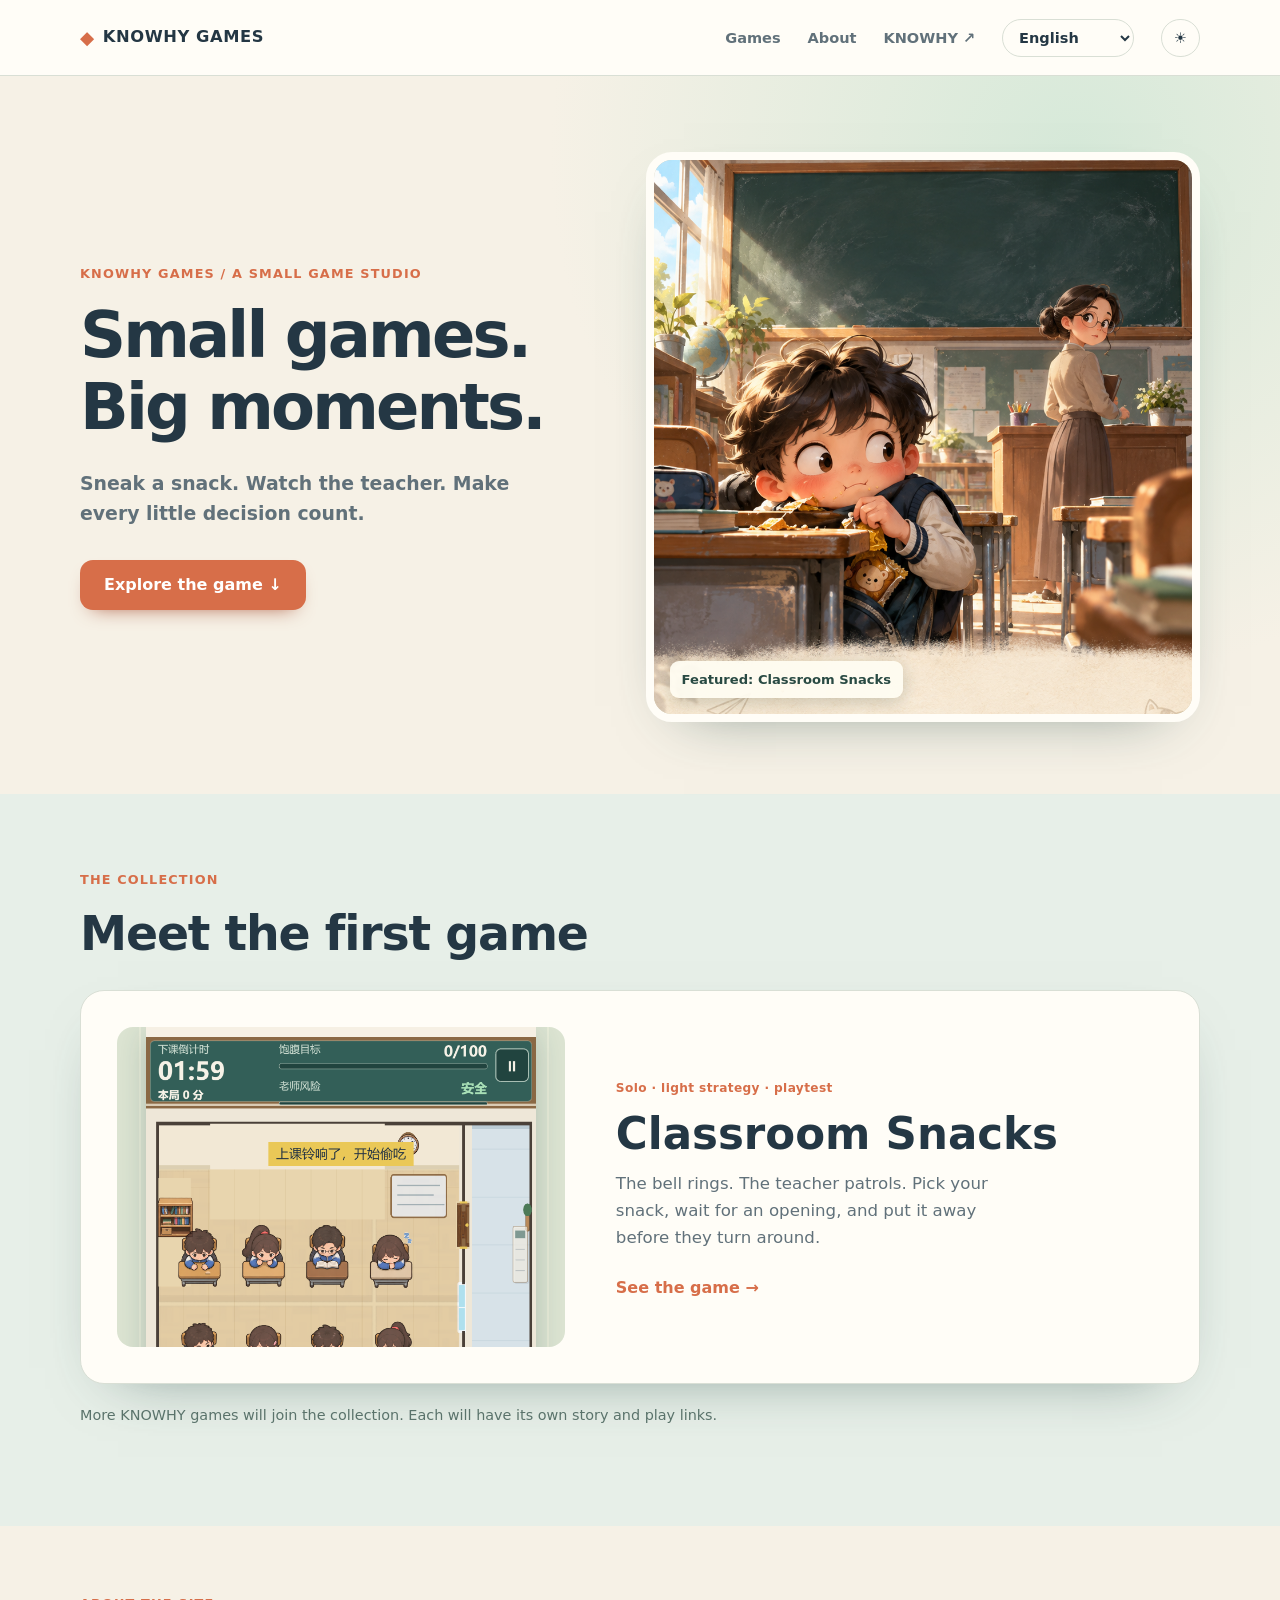
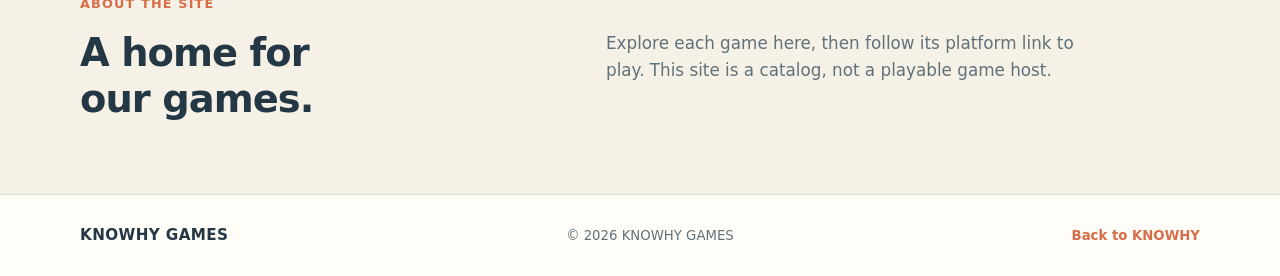
==== commit 0fe7e64e: "site: refresh game catalog and add eight languages" ====
--- a/index.html
+++ b/index.html
@@ -3,47 +3,52 @@
 <head>
   <meta charset="utf-8" />
   <meta name="viewport" content="width=device-width, initial-scale=1" />
-  <meta name="description" content="KNOWHY GAMES 的独立游戏作品目录。了解《课堂偷吃》的玩法，并前往游戏平台游玩。" />
-  <meta name="theme-color" content="#bfe9ff" />
+  <meta name="description" content="认识 KNOWHY GAMES 的独立游戏作品，了解《课堂偷吃》并选择游戏平台。" />
+  <meta name="theme-color" content="#f4efe3" />
   <title>KNOWHY GAMES · 游戏作品</title>
   <link rel="stylesheet" href="./styles.css" />
-  <script type="importmap">{ "imports": { "three": "./vendor/three.module.js" } }</script>
 </head>
-<body>
-  <canvas id="world" aria-hidden="true"></canvas>
+<body data-page="home">
   <header class="nav">
-    <a class="brand" href="./">◆ KNOWHY GAMES</a>
-    <nav class="nav-links" aria-label="主导航">
-      <a href="#games">游戏作品</a>
-      <a href="#studio">关于</a>
-      <a href="https://knowhy.net/">KNOWHY ↗</a>
-      <button id="daynight" class="daynight" type="button" aria-label="切换昼夜外观">☀ 白天</button>
+    <a class="brand" href="./"><span class="brand-mark" aria-hidden="true">◆</span> KNOWHY GAMES</a>
+    <nav class="nav-links" aria-label="主导航" data-i18n-aria="navMain">
+      <a href="#games" data-i18n="navGames">游戏作品</a>
+      <a href="#studio" data-i18n="navAbout">关于</a>
+      <a class="nav-parent" href="https://knowhy.net/">KNOWHY ↗</a>
+      <label class="language-wrap"><span class="visually-hidden" data-i18n="navLanguage">网站语言</span><select class="language-select" data-language-select aria-label="网站语言" data-i18n-aria="navLanguage"><option value="zh-CN">中文</option><option value="en">English</option><option value="ja">日本語</option><option value="ko">한국어</option><option value="es">Español</option><option value="pt-BR">Português</option><option value="fr">Français</option><option value="de">Deutsch</option></select></label>
+      <button id="daynight" class="daynight" type="button" aria-label="切换昼夜外观" data-i18n-aria="themeDay">☀ 白天</button>
     </nav>
   </header>
   <main>
     <section class="hero">
-      <div class="hero-card">
-        <p class="eyebrow">一个放游戏的地方 · KNOWHY GAMES</p>
-        <h1 class="hero-title">下一局，<br>从这里开始。</h1>
-        <p class="hero-sub">我们把有趣的小想法做成能亲手体验的游戏。在这里认识作品，再前往游戏平台游玩。</p>
-        <div class="hero-actions"><a class="btn" href="#games">看看游戏 <span aria-hidden="true">↓</span></a><span class="hint">本站不内嵌游戏</span></div>
+      <div class="hero-inner">
+        <div class="hero-copy">
+          <p class="eyebrow" data-i18n="homeEyebrow">KNOWHY GAMES / 小游戏工作室</p>
+          <h1 class="hero-title" data-i18n="homeTitle">小小一局，玩出大动静。</h1>
+          <p class="hero-sub" data-i18n="homeLead">偷偷吃一口，留神老师的视线。每个收手的时机，都由你决定。</p>
+          <a class="btn" href="#games" data-i18n="homeExplore">看看游戏 ↓</a>
+        </div>
+        <a class="hero-art" href="./classroom-snacks/" aria-label="查看《课堂偷吃》详情" data-i18n-aria="gameMore">
+          <img src="./menu-key-art-v1.png" width="944" height="1678" alt="《课堂偷吃》插画：学生在教室里偷偷吃零食" data-i18n-alt="homeImageAlt" fetchpriority="high" />
+          <span class="art-caption" data-i18n="homeArtCaption">本期作品 · 课堂偷吃</span>
+        </a>
       </div>
     </section>
     <section id="games" class="games">
-      <div class="section-head"><p class="kicker">[ 游戏作品 ]</p><h2>先来一局课堂偷吃</h2></div>
+      <div class="section-head"><p class="kicker" data-i18n="gamesKicker">游戏作品</p><h2 data-i18n="gamesTitle">先认识这一款</h2></div>
       <div class="game-grid">
-        <a class="game game-feature" href="./classroom-snacks/" aria-label="查看《课堂偷吃》详情">
-          <div class="g-tile"><img src="./classroom.png" width="390" height="844" alt="《课堂偷吃》教室游玩画面" loading="lazy"></div>
-          <div class="game-copy"><span class="g-tag">单人 · 轻策略 · 试玩中</span><h3>课堂偷吃</h3><p>铃声响起，老师开始巡逻。挑零食、抓空档、及时收手，在下课前把肚子填饱。</p><span class="game-more">了解玩法与游玩入口 <span aria-hidden="true">→</span></span></div>
+        <a class="game game-feature" href="./classroom-snacks/" aria-label="查看《课堂偷吃》详情" data-i18n-aria="gameMore">
+          <div class="g-tile"><img src="./classroom.png" width="390" height="844" alt="《课堂偷吃》的教室游玩画面" data-i18n-alt="detailImageAlt" loading="lazy"></div>
+          <div class="game-copy"><span class="g-tag" data-i18n="gameTag">单人 · 轻策略 · 试玩中</span><h3 data-i18n="gameTitle">课堂偷吃</h3><p data-i18n="gameDescription">铃声响起，老师开始巡逻。挑零食、抓空档、及时收手，别让老师发现。</p><span class="game-more" data-i18n="gameMore">查看游戏详情 →</span></div>
         </a>
       </div>
-      <p class="catalog-note">这里将继续收录 KNOWHY 的新游戏。每款游戏都有独立介绍页。</p>
+      <p class="catalog-note" data-i18n="catalogNote">今后有新作品，也会加入这里；每款游戏都有自己的介绍和游玩入口。</p>
     </section>
     <section id="studio" class="studio">
-      <div class="studio-inner"><p class="kicker">[ 关于本站 ]</p><h2>每个游戏，都有自己的下一步。</h2><p class="studio-text">这里是 KNOWHY 的游戏作品目录。游戏详情、玩法说明和平台入口集中在各自的介绍页；游玩由相应游戏平台提供。</p></div>
+      <div class="studio-inner"><p class="kicker" data-i18n="aboutKicker">关于本站</p><div class="studio-row"><h2 data-i18n="aboutTitle">这里收着我们的游戏。</h2><p class="studio-text" data-i18n="aboutBody">在这里了解作品，再通过对应平台游玩。本站是游戏目录，不直接提供在线游戏。</p></div></div>
     </section>
   </main>
-  <footer class="footer"><p class="foot-brand">KNOWHY GAMES</p><div class="foot-bottom"><span>© 2026 KNOWHY GAMES</span><span><a href="https://knowhy.net/">返回 KNOWHY</a></span></div></footer>
+  <footer class="footer"><div class="foot-bottom"><strong>KNOWHY GAMES</strong><span>© 2026 KNOWHY GAMES</span><a href="https://knowhy.net/" data-i18n="footerBack">返回 KNOWHY</a></div></footer>
   <script type="module" src="./main.js"></script>
 </body>
 </html>
--- a/styles.css
+++ b/styles.css
@@ -1,135 +1,89 @@
-:root{
-  --bg:#bfe9ff;
-  --ink:#233044;
-  --dim:#5c6b82;
-  --cream:#fdfbf5;
-  --accent:#ef8d5a;
-  --grass:#7ec850;
-  --line:rgba(35,48,68,.12);
-  --max:1280px;
-  --ease:cubic-bezier(.22,1,.36,1);
-  --card:rgba(253,251,245,.82);
+:root {
+  --paper: #f6f1e6;
+  --paper-light: #fffdf7;
+  --ink: #243744;
+  --muted: #61717a;
+  --green: #265953;
+  --accent: #d76e49;
+  --line: #d9dfd5;
+  --shadow: 0 22px 60px -38px #294c47a8;
+  --max: 1120px;
 }
-*{box-sizing:border-box;margin:0;padding:0}
-html{scroll-behavior:smooth}
-@media (prefers-reduced-motion:reduce){html{scroll-behavior:auto}}
-body{background:var(--bg);color:var(--ink);font-family:"Nunito",system-ui,sans-serif;font-weight:400;
-  line-height:1.55;overflow-x:hidden;-webkit-font-smoothing:antialiased;transition:background .8s ease}
-body.night{background:#0e1230;color:#e6ecff;--ink:#e6ecff;--dim:#9fb0d6;--line:rgba(230,236,255,.14);--card:rgba(22,28,60,.72)}
-a{color:inherit;text-decoration:none}
-em{font-style:normal;color:var(--accent)}
-::selection{background:var(--accent);color:#fff}
+* { box-sizing: border-box; }
+html { scroll-behavior: smooth; scroll-padding-top: 88px; }
+body { margin: 0; color: var(--ink); background: var(--paper); font: 400 16px/1.6 system-ui, -apple-system, "Segoe UI", "Microsoft YaHei", sans-serif; -webkit-font-smoothing: antialiased; }
+body.night { --paper: #161e2e; --paper-light: #202b3b; --ink: #f5f1e7; --muted: #bdc9ca; --green: #d4ead5; --accent: #f1a479; --line: #455667; --shadow: 0 22px 60px -38px #000; }
+button, select { font: inherit; }
+a { color: inherit; text-decoration: none; }
+a:focus-visible, button:focus-visible, select:focus-visible { outline: 3px solid var(--accent); outline-offset: 3px; }
+img { max-width: 100%; }
+.visually-hidden { position: absolute; width: 1px; height: 1px; overflow: hidden; clip: rect(0, 0, 0, 0); white-space: nowrap; }
+.nav { min-height: 76px; padding: 12px max(24px, calc((100vw - var(--max)) / 2)); display: flex; align-items: center; justify-content: space-between; gap: 16px; background: var(--paper-light); border-bottom: 1px solid var(--line); position: relative; z-index: 5; }
+.brand { display: inline-flex; align-items: center; gap: 8px; white-space: nowrap; font-size: 1.02rem; font-weight: 850; letter-spacing: .035em; }
+.brand-mark { color: var(--accent); font-size: 1.13em; }
+.nav-links { display: flex; align-items: center; gap: clamp(12px, 2.1vw, 28px); font-size: .91rem; font-weight: 700; }
+.nav-links > a { white-space: nowrap; color: var(--muted); }
+.nav-links > a:hover { color: var(--accent); }
+.language-select, .daynight { border: 1px solid var(--line); background: var(--paper-light); color: var(--ink); border-radius: 999px; height: 38px; cursor: pointer; }
+.language-select { max-width: 132px; padding: 0 28px 0 12px; font-weight: 700; }
+.daynight { min-width: 38px; padding: 0 12px; font-weight: 700; }
+.hero { padding: clamp(48px, 6vw, 76px) 24px 72px; background: radial-gradient(circle at 84% 11%, #d6e9d9 0, transparent 42%), var(--paper); }
+.hero-inner { width: min(100%, var(--max)); min-height: 550px; margin: auto; display: grid; grid-template-columns: minmax(0, .95fr) minmax(0, 1.05fr); align-items: center; gap: clamp(32px, 5vw, 76px); }
+.hero-copy { max-width: 520px; padding-block: 26px; }
+.eyebrow, .kicker { margin: 0 0 16px; color: var(--accent); font-size: .8rem; font-weight: 850; letter-spacing: .09em; text-transform: uppercase; }
+.hero-title { margin: 0; max-width: 12ch; font-size: clamp(2.7rem, 5vw, 4.6rem); line-height: 1.12; font-weight: 850; letter-spacing: -.045em; text-wrap: balance; }
+.hero-sub { max-width: 34ch; margin: 24px 0 32px; font-size: clamp(1rem, 1.5vw, 1.18rem); font-weight: 550; color: var(--muted); }
+.btn { display: inline-flex; align-items: center; justify-content: center; min-height: 50px; padding: 12px 24px; border-radius: 13px; background: var(--accent); color: white; font-weight: 800; box-shadow: 0 9px 20px -12px #a95439; transition: transform .2s ease, box-shadow .2s ease; }
+.btn:hover { transform: translateY(-2px); box-shadow: 0 15px 24px -13px #a95439; }
+.hero-art { min-width: 0; position: relative; display: block; height: clamp(420px, 46vw, 570px); overflow: hidden; border-radius: 26px; border: 8px solid var(--paper-light); box-shadow: var(--shadow); background: #d5d1b6; }
+.hero-art img { display: block; width: 100%; height: 100%; object-fit: cover; object-position: center top; }
+.art-caption { position: absolute; bottom: 16px; left: 16px; right: 16px; width: fit-content; max-width: calc(100% - 32px); padding: 8px 12px; border-radius: 9px; background: #fffdf3ed; color: #294a43; font-size: .82rem; font-weight: 800; box-shadow: 0 4px 18px #1d342533; }
+.games { background: #e7efe8; padding: 76px 24px 84px; }
+.section-head, .game-grid, .catalog-note, .studio-inner { width: min(100%, var(--max)); margin-inline: auto; }
+.section-head { margin-bottom: 27px; }
+h2 { margin: 0; font-size: clamp(2rem, 3.7vw, 3.2rem); line-height: 1.2; font-weight: 820; letter-spacing: -.025em; text-wrap: balance; }
+.game-grid { display: grid; grid-template-columns: minmax(0, 1fr); }
+.game { display: grid; grid-template-columns: minmax(230px, .9fr) minmax(0, 1.1fr); gap: clamp(24px, 4vw, 58px); align-items: center; min-width: 0; padding: clamp(22px, 3vw, 36px); background: var(--paper-light); border: 1px solid var(--line); border-radius: 24px; box-shadow: var(--shadow); transition: transform .2s ease; }
+.game:hover { transform: translateY(-3px); }
+.g-tile { height: 320px; display: grid; place-items: center; overflow: hidden; border-radius: 16px; background: repeating-linear-gradient(90deg, #dce4d2 0 22px, #e8ecd9 22px 24px); }
+.g-tile img { width: auto; height: 100%; object-fit: contain; box-shadow: 0 8px 28px #21423d38; }
+.g-tag { color: var(--accent); font-size: .76rem; font-weight: 850; letter-spacing: .03em; }
+.game h3 { margin: 10px 0 12px; font-size: clamp(2rem, 3.4vw, 3.1rem); line-height: 1.15; }
+.game p { max-width: 39ch; margin: 0 0 24px; color: var(--muted); font-size: 1.04rem; }
+.game-more { display: inline-block; color: var(--accent); font-weight: 850; }
+.catalog-note { margin-top: 20px; color: #5a736b; font-size: .9rem; }
+.studio { padding: 68px 24px 72px; background: var(--paper); }
+.studio-row { display: grid; grid-template-columns: minmax(0, .9fr) minmax(0, 1.1fr); gap: 40px; align-items: start; }
+.studio h2 { max-width: 14ch; font-size: clamp(1.7rem, 3vw, 2.7rem); }
+.studio-text { margin: 0; max-width: 47ch; color: var(--muted); font-size: 1.05rem; }
+.footer { padding: 28px 24px; background: var(--paper-light); border-top: 1px solid var(--line); }
+.foot-bottom { width: min(100%, var(--max)); margin: auto; display: flex; justify-content: space-between; align-items: center; gap: 16px; color: var(--muted); font-size: .83rem; }
+.foot-bottom strong { color: var(--ink); font-size: .95rem; letter-spacing: .025em; }
+.foot-bottom a { color: var(--accent); font-weight: 800; }
+@media (max-width: 780px) {
+  .nav { padding: 11px 16px; min-height: 62px; }
+  .nav-links { gap: 8px; }
+  .nav-links > a { display: none; }
+  .brand { font-size: .86rem; gap: 5px; }
+  .language-select { max-width: 100px; height: 36px; padding-left: 9px; padding-right: 20px; font-size: .8rem; }
+  .daynight { width: 36px; height: 36px; padding: 0; }
+  .hero { padding: 42px 18px 56px; }
+  .hero-inner { min-height: 0; grid-template-columns: 1fr; gap: 22px; }
+  .hero-copy { padding: 0; }
+  .hero-title { max-width: 16ch; font-size: clamp(2.45rem, 8vw, 3.7rem); }
+  .hero-sub { margin: 17px 0 22px; }
+  .hero-art { height: clamp(280px, 78vw, 440px); border-width: 6px; border-radius: 20px; }
+  .games { padding: 58px 18px 66px; }
+  .game { grid-template-columns: 1fr; gap: 22px; }
+  .g-tile { height: 270px; }
+  .studio { padding: 56px 18px; }
+  .studio-row { grid-template-columns: 1fr; gap: 14px; }
+  .foot-bottom { flex-wrap: wrap; }
+}
+@media (max-width: 370px) { .nav { padding-inline: 13px; } .brand { font-size: .76rem; } .language-select { max-width: 102px; padding-left: 7px; padding-right: 18px; } }
+@media (prefers-reduced-motion: reduce) { html { scroll-behavior: auto; } .btn, .game { transition: none; } }
 
-#world{position:fixed;inset:0;width:100%;height:100%;z-index:0;display:block}
-body>*:not(#world){position:relative;z-index:2}
 
-/* nav */
-.nav{position:fixed;top:0;left:0;right:0;z-index:50;display:flex;justify-content:space-between;align-items:center;
-  padding:18px clamp(16px,4vw,44px)}
-.brand{font-family:"Fredoka",sans-serif;font-weight:700;font-size:1.2rem;letter-spacing:.01em}
-.nav-links{display:flex;gap:clamp(12px,2vw,26px);align-items:center;font-weight:600;font-size:.92rem}
-.nav-links a{color:var(--dim);transition:color .3s}.nav-links a:hover{color:var(--ink)}
-.daynight{font-family:"Nunito",sans-serif;font-weight:700;font-size:.88rem;cursor:pointer;color:var(--ink);
-  background:var(--card);border:1px solid var(--line);border-radius:40px;padding:8px 16px;
-  backdrop-filter:blur(8px);-webkit-backdrop-filter:blur(8px);transition:transform .2s var(--ease),background .3s}
-.daynight:hover{transform:translateY(-2px)}
-@media(max-width:680px){.nav-links a:nth-child(1),.nav-links a:nth-child(2){display:none}}
-
-/* hero */
-.hero{min-height:100svh;display:flex;align-items:center;background:transparent; /* show the isometric world behind */
-  padding:110px clamp(16px,4vw,44px) 60px;max-width:var(--max);margin:0 auto}
-.hero-card{max-width:540px;background:var(--card);border:1px solid var(--line);border-radius:28px;
-  padding:clamp(26px,4vw,44px);backdrop-filter:blur(14px);-webkit-backdrop-filter:blur(14px);
-  box-shadow:0 30px 60px -30px rgba(35,48,68,.4)}
-.eyebrow{font-weight:700;font-size:.82rem;letter-spacing:.04em;text-transform:uppercase;color:var(--accent);margin-bottom:1rem}
-.hero-title{font-family:"Fredoka",sans-serif;font-weight:700;font-size:clamp(2.6rem,6vw,4.6rem);line-height:1.02;letter-spacing:-.01em}
-.hero-sub{margin:1.3rem 0 1.8rem;color:var(--dim);font-size:clamp(1rem,1.4vw,1.15rem);font-weight:600}
-.hero-actions{display:flex;align-items:center;gap:18px;flex-wrap:wrap}
-.btn{font-family:"Fredoka",sans-serif;font-weight:600;background:var(--accent);color:#fff;border-radius:40px;
-  padding:13px 26px;font-size:1rem;box-shadow:0 10px 24px -8px rgba(239,141,90,.7);transition:transform .2s var(--ease)}
-.btn:hover{transform:translateY(-3px) scale(1.02)}
-.hint{font-size:.82rem;color:var(--dim);font-weight:600}
-
-/* sections */
-section{padding:clamp(70px,10vh,130px) clamp(16px,4vw,44px);background:var(--bg);transition:background .8s ease}
-body.night section{background:#0e1230}
-.games{border-top:1px solid var(--line)}
-.section-head{max-width:var(--max);margin:0 auto 2.6rem}
-.kicker{font-weight:700;font-size:.82rem;letter-spacing:.06em;text-transform:uppercase;color:var(--accent);margin-bottom:.7rem}
-h2{font-family:"Fredoka",sans-serif;font-weight:700;font-size:clamp(2.2rem,6vw,4rem);line-height:1;letter-spacing:-.01em}
-
-/* game grid */
-.game-grid{max-width:var(--max);margin:0 auto;display:grid;grid-template-columns:repeat(4,1fr);gap:22px}
-@media(max-width:900px){.game-grid{grid-template-columns:repeat(2,1fr)}}
-@media(max-width:520px){.game-grid{grid-template-columns:1fr}}
-.game{background:var(--card);border:1px solid var(--line);border-radius:22px;padding:22px;
-  backdrop-filter:blur(10px);-webkit-backdrop-filter:blur(10px);transition:transform .4s var(--ease),box-shadow .4s}
-.game:hover,.game:focus-visible{transform:translateY(-8px);box-shadow:0 26px 44px -22px rgba(35,48,68,.5);outline:none}
-.g-tile{height:110px;border-radius:16px;margin-bottom:16px;
-  background:linear-gradient(160deg,color-mix(in srgb,var(--c) 85%,#fff),var(--c));
-  box-shadow:inset 0 -10px 0 -2px color-mix(in srgb,var(--c) 70%,#000),0 8px 18px -8px var(--c)}
-.game h3{font-family:"Fredoka",sans-serif;font-weight:600;font-size:1.35rem;margin-bottom:.3rem}
-.game p{color:var(--dim);font-size:.95rem;font-weight:600;margin-bottom:1rem;min-height:2.6em}
-.g-tag{font-size:.78rem;font-weight:700;letter-spacing:.04em;text-transform:uppercase;color:var(--accent)}
-
-/* studio */
-.studio{border-top:1px solid var(--line)}
-.studio-inner{max-width:var(--max);margin:0 auto}
-.studio-text{font-family:"Fredoka",sans-serif;font-weight:600;font-size:clamp(1.6rem,4vw,3rem);line-height:1.16;max-width:24ch;margin:.6rem 0 3rem}
-.studio-facts{display:grid;grid-template-columns:repeat(4,1fr);gap:20px}
-@media(max-width:560px){.studio-facts{grid-template-columns:repeat(2,1fr);gap:28px 20px}}
-.f-num{display:block;font-family:"Fredoka",sans-serif;font-weight:700;font-size:clamp(2.6rem,6vw,4.4rem);color:var(--accent);line-height:1}
-.f-lbl{font-weight:700;font-size:.8rem;text-transform:uppercase;letter-spacing:.06em;color:var(--dim);margin-top:.3rem;display:block}
-
-/* footer */
-.footer{border-top:1px solid var(--line);padding:clamp(56px,8vh,100px) clamp(16px,4vw,44px) 40px;text-align:center}
-.foot-brand{font-family:"Fredoka",sans-serif;font-weight:700;font-size:clamp(2.2rem,8vw,5rem);letter-spacing:.01em;margin-bottom:1.6rem}
-.foot-bottom{max-width:var(--max);margin:0 auto;display:flex;justify-content:space-between;gap:12px;flex-wrap:wrap;font-size:.85rem;font-weight:600;color:var(--dim)}
-.foot-bottom a{color:var(--accent)}
-
-/* reveals */
-.js .reveal{opacity:0;transform:translateY(24px)}
-.js .reveal.is-in{opacity:1;transform:none;transition:opacity .9s var(--ease),transform .9s var(--ease)}
-/* hero reveals immediately on load (CSS-driven, not ScrollTrigger-dependent) */
-.hero.loaded .reveal{opacity:1;transform:none;transition:opacity .9s var(--ease),transform .9s var(--ease)}
-.hero .eyebrow{transition-delay:.1s}.hero .hero-title{transition-delay:.22s}
-.hero .hero-sub{transition-delay:.36s}.hero .hero-actions{transition-delay:.5s}
-a:focus-visible,.btn:focus-visible,.daynight:focus-visible,.game:focus-visible{outline:3px solid var(--accent);outline-offset:3px}
-
-@media (prefers-reduced-motion:reduce){
-  .reveal,.js .reveal{opacity:1!important;transform:none!important}
-}
-
-/* KNOWHY adaptation: one real game today, a grid that can accept future titles. */
-:root{--accent:#dc7653;--grass:#83bb81;--bg:#cce7dc;--card:rgba(255,252,243,.9)}
-body{font-family:system-ui,"Microsoft YaHei",sans-serif}
-body.night{--accent:#f4a276}
-.brand,.hero-title,h2,.game h3,.studio-text,.foot-brand,.btn{font-family:system-ui,"Microsoft YaHei",sans-serif}
-.nav{background:rgba(255,252,243,.86);backdrop-filter:blur(12px);border-bottom:1px solid var(--line)}
-body.night .nav{background:rgba(20,27,50,.88)}
-.hero{min-height:min(780px,82svh)}
-.hero-card{max-width:520px}
-.games{position:relative}
-.game-grid{grid-template-columns:repeat(auto-fit,minmax(min(100%,320px),1fr))}
-.game-feature{display:grid;grid-template-columns:minmax(190px,.72fr) 1fr;gap:clamp(18px,4vw,48px);align-items:center;grid-column:1/-1;min-height:370px;padding:clamp(16px,3vw,28px)}
-.game-feature .g-tile{height:320px;margin:0;overflow:hidden;background:#d9cba9;display:grid;place-items:center;box-shadow:none}
-.game-feature .g-tile img{height:100%;width:100%;object-fit:contain;object-position:center}
-.game-feature .game-copy{max-width:520px}
-.game-feature h3{font-size:clamp(2rem,4vw,3.5rem);margin:.45rem 0 .8rem}
-.game-feature p{font-size:clamp(1rem,1.5vw,1.2rem);min-height:0;margin-bottom:1.4rem}
-.game-more{font-weight:800;color:var(--accent)}
-.catalog-note{max-width:var(--max);margin:1.5rem auto 0;color:var(--dim);font-weight:600}
-.studio-text{max-width:28ch;font-size:clamp(1.25rem,2.5vw,2rem);line-height:1.45;margin:1.5rem 0 0}
-.footer{background:var(--bg)}
-@media(max-width:760px){
-  #world{display:none}
-  .nav{padding:14px 16px}
-  .brand{font-size:.98rem}
-  .nav-links{gap:10px}
-  .nav-links a:nth-child(-n+2){display:none}
-  .nav-links a{font-size:.76rem}
-  .daynight{padding:6px 10px;font-size:.75rem}
-  .hero{min-height:540px;padding-top:92px;background:radial-gradient(circle at 78% 16%,#f9d7a8 0,transparent 45%)}
-  .game-feature{grid-template-columns:1fr}
-  .game-feature .g-tile{height:260px}
-}
+body.night .hero { background: radial-gradient(circle at 84% 11%, #263c3d 0, transparent 42%), var(--paper); }
+body.night .games { background: #1c3035; }
+body.night .catalog-note { color: var(--muted); }
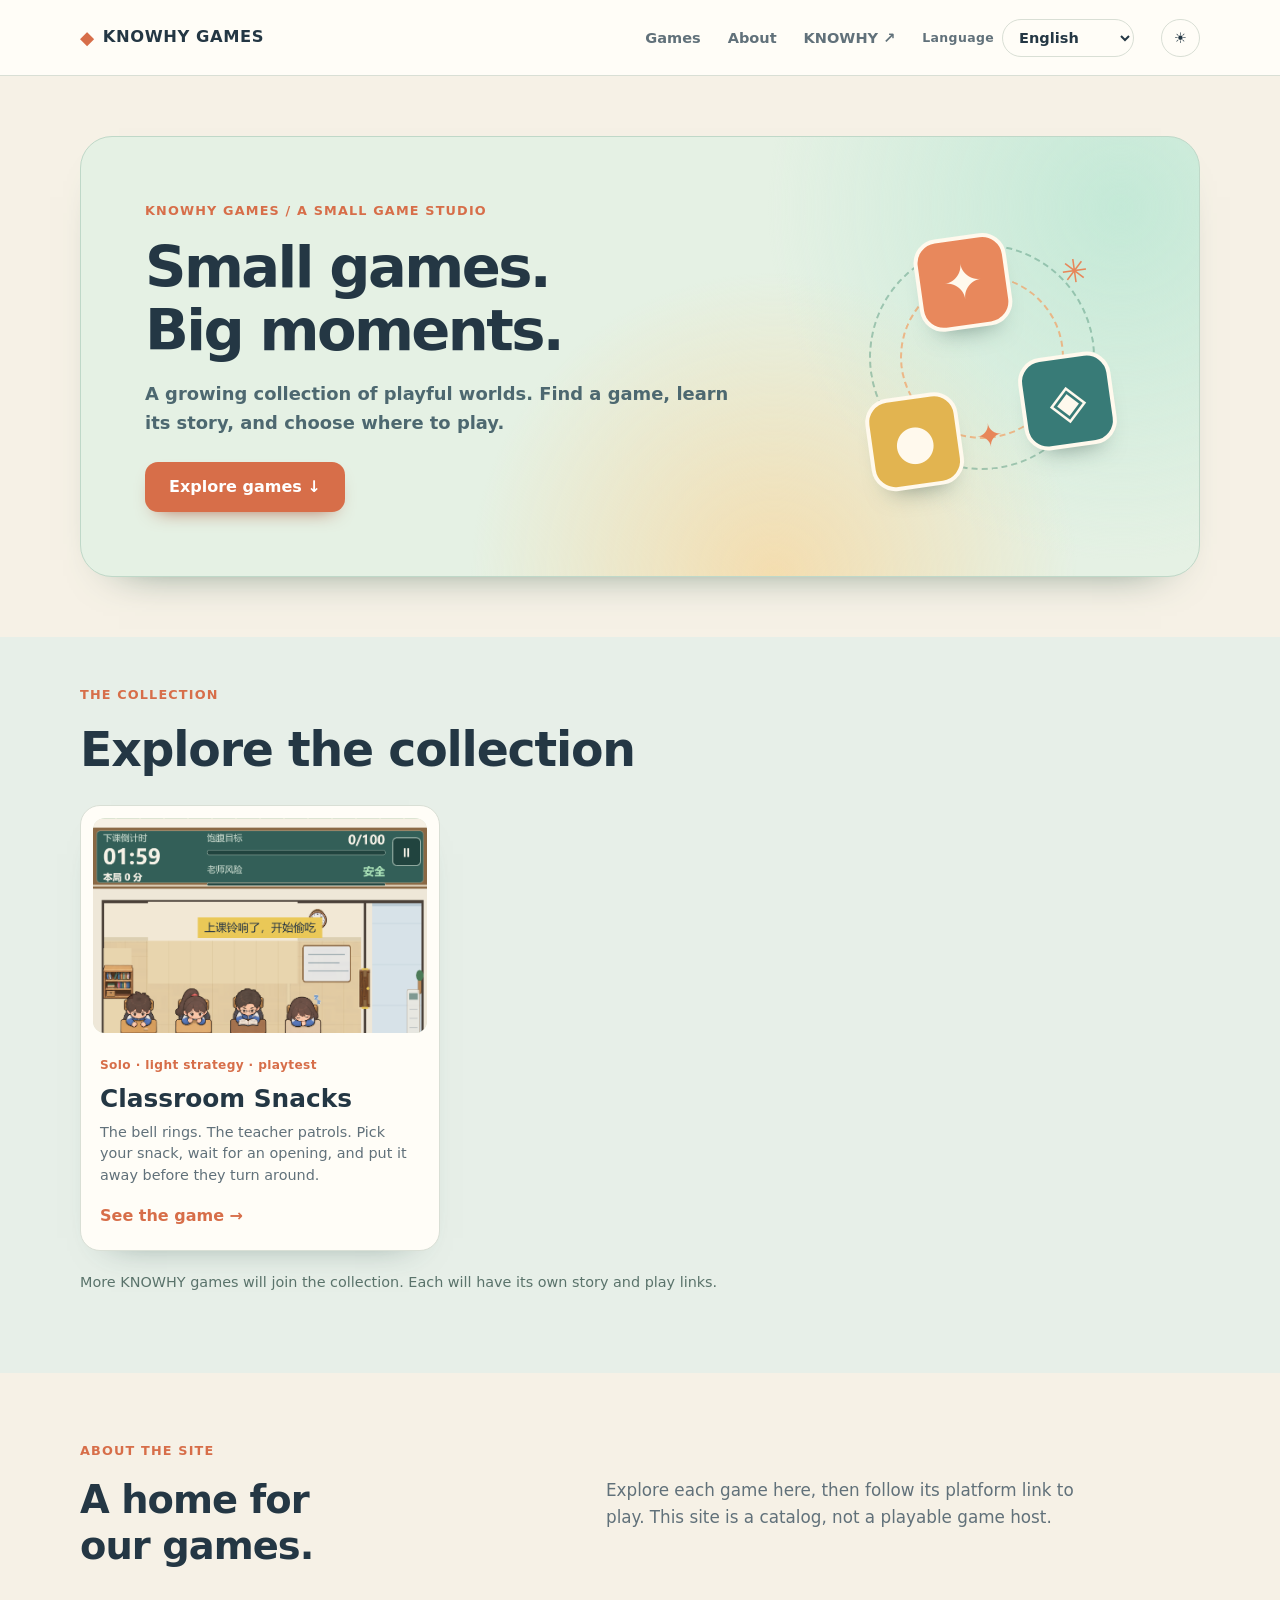
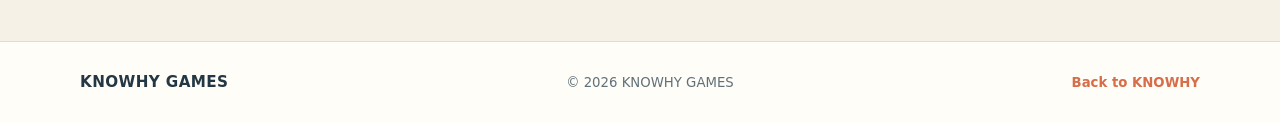
==== commit 5d46ca34: "Refresh game catalog discovery layout" ====
--- a/index.html
+++ b/index.html
@@ -1,11 +1,11 @@
 <!doctype html>
-<html lang="zh-CN">
+<html lang="en">
 <head>
   <meta charset="utf-8" />
   <meta name="viewport" content="width=device-width, initial-scale=1" />
-  <meta name="description" content="认识 KNOWHY GAMES 的独立游戏作品，了解《课堂偷吃》并选择游戏平台。" />
+  <meta name="description" content="Discover indie games from KNOWHY GAMES, explore Classroom Snacks, and find where to play." />
   <meta name="theme-color" content="#f4efe3" />
-  <title>KNOWHY GAMES · 游戏作品</title>
+  <title>KNOWHY GAMES · Indie games</title>
   <link rel="stylesheet" href="./styles.css" />
 </head>
 <body data-page="home">
@@ -15,7 +15,7 @@
       <a href="#games" data-i18n="navGames">游戏作品</a>
       <a href="#studio" data-i18n="navAbout">关于</a>
       <a class="nav-parent" href="https://knowhy.net/">KNOWHY ↗</a>
-      <label class="language-wrap"><span class="visually-hidden" data-i18n="navLanguage">网站语言</span><select class="language-select" data-language-select aria-label="网站语言" data-i18n-aria="navLanguage"><option value="zh-CN">中文</option><option value="en">English</option><option value="ja">日本語</option><option value="ko">한국어</option><option value="es">Español</option><option value="pt-BR">Português</option><option value="fr">Français</option><option value="de">Deutsch</option></select></label>
+      <label class="language-wrap"><span class="language-label">Language</span><select class="language-select" data-language-select aria-label="Website language" data-i18n-aria="navLanguage"><option value="zh-CN">中文</option><option value="en" selected>English</option><option value="ja">日本語</option><option value="ko">한국어</option><option value="es">Español</option><option value="pt-BR">Português</option><option value="fr">Français</option><option value="de">Deutsch</option></select></label>
       <button id="daynight" class="daynight" type="button" aria-label="切换昼夜外观" data-i18n-aria="themeDay">☀ 白天</button>
     </nav>
   </header>
@@ -23,21 +23,18 @@
     <section class="hero">
       <div class="hero-inner">
         <div class="hero-copy">
-          <p class="eyebrow" data-i18n="homeEyebrow">KNOWHY GAMES / 小游戏工作室</p>
-          <h1 class="hero-title" data-i18n="homeTitle">小小一局，玩出大动静。</h1>
-          <p class="hero-sub" data-i18n="homeLead">偷偷吃一口，留神老师的视线。每个收手的时机，都由你决定。</p>
-          <a class="btn" href="#games" data-i18n="homeExplore">看看游戏 ↓</a>
+          <p class="eyebrow" data-i18n="homeEyebrow">KNOWHY GAMES / small games, big ideas</p>
+          <h1 class="hero-title" data-i18n="homeTitle">Small games. Big moments.</h1>
+          <p class="hero-sub" data-i18n="homeLead">A growing collection of playful worlds. Find a game, learn its story, and choose where to play.</p>
+          <a class="btn" href="#games" data-i18n="homeExplore">Explore games ↓</a>
         </div>
-        <a class="hero-art" href="./classroom-snacks/" aria-label="查看《课堂偷吃》详情" data-i18n-aria="gameMore">
-          <img src="./menu-key-art-v1.png" width="944" height="1678" alt="《课堂偷吃》插画：学生在教室里偷偷吃零食" data-i18n-alt="homeImageAlt" fetchpriority="high" />
-          <span class="art-caption" data-i18n="homeArtCaption">本期作品 · 课堂偷吃</span>
-        </a>
+        <div class="hero-playfield" aria-hidden="true"><span class="playfield-orbit orbit-one"></span><span class="playfield-orbit orbit-two"></span><span class="playfield-tile tile-one">✦</span><span class="playfield-tile tile-two">◈</span><span class="playfield-tile tile-three">●</span><span class="playfield-spark spark-one">✳</span><span class="playfield-spark spark-two">✦</span></div>
       </div>
     </section>
     <section id="games" class="games">
-      <div class="section-head"><p class="kicker" data-i18n="gamesKicker">游戏作品</p><h2 data-i18n="gamesTitle">先认识这一款</h2></div>
+      <div class="section-head"><p class="kicker" data-i18n="gamesKicker">OUR GAMES</p><h2 data-i18n="gamesTitle">Explore the collection</h2></div>
       <div class="game-grid">
-        <a class="game game-feature" href="./classroom-snacks/" aria-label="查看《课堂偷吃》详情" data-i18n-aria="gameMore">
+        <a class="game-card" href="./classroom-snacks/" aria-label="View Classroom Snacks" data-i18n-aria="gameMore">
           <div class="g-tile"><img src="./classroom.png" width="390" height="844" alt="《课堂偷吃》的教室游玩画面" data-i18n-alt="detailImageAlt" loading="lazy"></div>
           <div class="game-copy"><span class="g-tag" data-i18n="gameTag">单人 · 轻策略 · 试玩中</span><h3 data-i18n="gameTitle">课堂偷吃</h3><p data-i18n="gameDescription">铃声响起，老师开始巡逻。挑零食、抓空档、及时收手，别让老师发现。</p><span class="game-more" data-i18n="gameMore">查看游戏详情 →</span></div>
         </a>
--- a/styles.css
+++ b/styles.css
@@ -25,31 +25,43 @@
 .nav-links > a { white-space: nowrap; color: var(--muted); }
 .nav-links > a:hover { color: var(--accent); }
 .language-select, .daynight { border: 1px solid var(--line); background: var(--paper-light); color: var(--ink); border-radius: 999px; height: 38px; cursor: pointer; }
+.language-wrap { display: inline-flex; align-items: center; gap: 8px; white-space: nowrap; }
+.language-label { color: var(--muted); font-size: .78rem; font-weight: 850; letter-spacing: .03em; }
 .language-select { max-width: 132px; padding: 0 28px 0 12px; font-weight: 700; }
 .daynight { min-width: 38px; padding: 0 12px; font-weight: 700; }
-.hero { padding: clamp(48px, 6vw, 76px) 24px 72px; background: radial-gradient(circle at 84% 11%, #d6e9d9 0, transparent 42%), var(--paper); }
-.hero-inner { width: min(100%, var(--max)); min-height: 550px; margin: auto; display: grid; grid-template-columns: minmax(0, .95fr) minmax(0, 1.05fr); align-items: center; gap: clamp(32px, 5vw, 76px); }
-.hero-copy { max-width: 520px; padding-block: 26px; }
+.hero { padding: clamp(36px, 5vw, 60px) 24px; background: var(--paper); }
+.hero-inner { width: min(100%, var(--max)); min-height: 330px; margin: auto; display: grid; grid-template-columns: minmax(0, 1.35fr) minmax(220px, .65fr); align-items: center; gap: clamp(24px, 4vw, 64px); position: relative; overflow: hidden; border: 1px solid #bfd8c8; border-radius: 32px; padding: clamp(32px, 5vw, 64px); background: radial-gradient(circle at 93% 16%, #c4e9d7 0, transparent 32%), radial-gradient(circle at 62% 100%, #f4ddaf 0, transparent 37%), #e5f1e4; box-shadow: 0 22px 46px -39px #315c4b; }
+.hero-copy { max-width: 650px; position: relative; z-index: 1; }
 .eyebrow, .kicker { margin: 0 0 16px; color: var(--accent); font-size: .8rem; font-weight: 850; letter-spacing: .09em; text-transform: uppercase; }
-.hero-title { margin: 0; max-width: 12ch; font-size: clamp(2.7rem, 5vw, 4.6rem); line-height: 1.12; font-weight: 850; letter-spacing: -.045em; text-wrap: balance; }
-.hero-sub { max-width: 34ch; margin: 24px 0 32px; font-size: clamp(1rem, 1.5vw, 1.18rem); font-weight: 550; color: var(--muted); }
+.hero-title { margin: 0; max-width: 16ch; font-size: clamp(2.4rem, 4.5vw, 4.3rem); line-height: 1.08; font-weight: 850; letter-spacing: -.045em; text-wrap: balance; }
+.hero-sub { max-width: 48ch; margin: 18px 0 25px; font-size: clamp(1rem, 1.4vw, 1.14rem); font-weight: 550; color: #4d6870; }
 .btn { display: inline-flex; align-items: center; justify-content: center; min-height: 50px; padding: 12px 24px; border-radius: 13px; background: var(--accent); color: white; font-weight: 800; box-shadow: 0 9px 20px -12px #a95439; transition: transform .2s ease, box-shadow .2s ease; }
 .btn:hover { transform: translateY(-2px); box-shadow: 0 15px 24px -13px #a95439; }
-.hero-art { min-width: 0; position: relative; display: block; height: clamp(420px, 46vw, 570px); overflow: hidden; border-radius: 26px; border: 8px solid var(--paper-light); box-shadow: var(--shadow); background: #d5d1b6; }
-.hero-art img { display: block; width: 100%; height: 100%; object-fit: cover; object-position: center top; }
-.art-caption { position: absolute; bottom: 16px; left: 16px; right: 16px; width: fit-content; max-width: calc(100% - 32px); padding: 8px 12px; border-radius: 9px; background: #fffdf3ed; color: #294a43; font-size: .82rem; font-weight: 800; box-shadow: 0 4px 18px #1d342533; }
-.games { background: #e7efe8; padding: 76px 24px 84px; }
+.hero-playfield { position: relative; justify-self: center; width: 250px; height: 250px; transform: rotate(-8deg); }
+.playfield-orbit { position: absolute; inset: 12px; border: 2px dashed #5c9c8280; border-radius: 50%; }
+.orbit-two { inset: 43px; border-color: #f1a367b8; transform: rotate(30deg); }
+.playfield-tile { position: absolute; display: grid; place-items: center; width: 93px; height: 93px; border: 4px solid #fff9ed; border-radius: 24px; color: #fff9ed; font-size: 3rem; box-shadow: 0 17px 25px -18px #22423988; animation: tile-float 5.2s ease-in-out infinite; }
+.tile-one { top: 2px; left: 70px; background: #e8885c; }
+.tile-two { right: 0; bottom: 23px; background: #387b77; animation-delay: -1.3s; }
+.tile-three { bottom: 4px; left: 0; background: #e2b450; animation-delay: -2.6s; }
+.playfield-spark { position: absolute; color: #e78659; font-size: 2rem; animation: spark-breathe 4s ease-in-out infinite; }
+.spark-one { top: 28px; right: 8px; }.spark-two { bottom: 20px; left: 108px; animation-delay: -2s; }
+@keyframes tile-float { 0%, 100% { transform: translateY(0) rotate(-2deg); } 50% { transform: translateY(-7px) rotate(2deg); } }
+@keyframes spark-breathe { 0%, 100% { opacity: .5; transform: scale(.9); } 50% { opacity: 1; transform: scale(1.1); } }
+.games { background: #e7efe8; padding: 48px 24px 64px; }
 .section-head, .game-grid, .catalog-note, .studio-inner { width: min(100%, var(--max)); margin-inline: auto; }
 .section-head { margin-bottom: 27px; }
 h2 { margin: 0; font-size: clamp(2rem, 3.7vw, 3.2rem); line-height: 1.2; font-weight: 820; letter-spacing: -.025em; text-wrap: balance; }
-.game-grid { display: grid; grid-template-columns: minmax(0, 1fr); }
-.game { display: grid; grid-template-columns: minmax(230px, .9fr) minmax(0, 1.1fr); gap: clamp(24px, 4vw, 58px); align-items: center; min-width: 0; padding: clamp(22px, 3vw, 36px); background: var(--paper-light); border: 1px solid var(--line); border-radius: 24px; box-shadow: var(--shadow); transition: transform .2s ease; }
-.game:hover { transform: translateY(-3px); }
-.g-tile { height: 320px; display: grid; place-items: center; overflow: hidden; border-radius: 16px; background: repeating-linear-gradient(90deg, #dce4d2 0 22px, #e8ecd9 22px 24px); }
-.g-tile img { width: auto; height: 100%; object-fit: contain; box-shadow: 0 8px 28px #21423d38; }
+.game-grid { display: grid; grid-template-columns: repeat(auto-fill, minmax(min(100%, 280px), 1fr)); gap: 20px; }
+.game-card { display: block; max-width: 360px; min-width: 0; padding: 12px 12px 22px; background: var(--paper-light); border: 1px solid var(--line); border-radius: 20px; box-shadow: 0 18px 36px -31px #294c47a8; transition: transform .22s ease, box-shadow .22s ease; }
+.game-card:hover { transform: translateY(-5px) rotate(-.4deg); box-shadow: 0 24px 42px -28px #294c47aa; }
+.g-tile { height: 215px; display: grid; place-items: center; overflow: hidden; border-radius: 12px; background: repeating-linear-gradient(90deg, #dce4d2 0 22px, #e8ecd9 22px 24px); }
+.g-tile img { width: auto; height: 100%; object-fit: contain; box-shadow: 0 8px 28px #21423d38; transition: transform .25s ease; }
+.game-card:hover .g-tile img { transform: scale(1.04); }
+.game-copy { padding: 18px 7px 0; }
 .g-tag { color: var(--accent); font-size: .76rem; font-weight: 850; letter-spacing: .03em; }
-.game h3 { margin: 10px 0 12px; font-size: clamp(2rem, 3.4vw, 3.1rem); line-height: 1.15; }
-.game p { max-width: 39ch; margin: 0 0 24px; color: var(--muted); font-size: 1.04rem; }
+.game-card h3 { margin: 7px 0 8px; font-size: 1.55rem; line-height: 1.2; }
+.game-card p { margin: 0 0 16px; color: var(--muted); font-size: .9rem; line-height: 1.5; }
 .game-more { display: inline-block; color: var(--accent); font-weight: 850; }
 .catalog-note { margin-top: 20px; color: #5a736b; font-size: .9rem; }
 .studio { padding: 68px 24px 72px; background: var(--paper); }
@@ -61,29 +73,30 @@
 .foot-bottom strong { color: var(--ink); font-size: .95rem; letter-spacing: .025em; }
 .foot-bottom a { color: var(--accent); font-weight: 800; }
 @media (max-width: 780px) {
-  .nav { padding: 11px 16px; min-height: 62px; }
+  .nav { padding: 11px 16px; min-height: 62px; flex-wrap: wrap; }
   .nav-links { gap: 8px; }
   .nav-links > a { display: none; }
   .brand { font-size: .86rem; gap: 5px; }
   .language-select { max-width: 100px; height: 36px; padding-left: 9px; padding-right: 20px; font-size: .8rem; }
   .daynight { width: 36px; height: 36px; padding: 0; }
-  .hero { padding: 42px 18px 56px; }
-  .hero-inner { min-height: 0; grid-template-columns: 1fr; gap: 22px; }
+  .hero { padding: 24px 18px 32px; }
+  .hero-inner { min-height: 0; grid-template-columns: 1fr; gap: 12px; padding: 32px 25px 22px; }
   .hero-copy { padding: 0; }
-  .hero-title { max-width: 16ch; font-size: clamp(2.45rem, 8vw, 3.7rem); }
+  .hero-title { max-width: 16ch; font-size: clamp(2.25rem, 8vw, 3.7rem); }
   .hero-sub { margin: 17px 0 22px; }
-  .hero-art { height: clamp(280px, 78vw, 440px); border-width: 6px; border-radius: 20px; }
-  .games { padding: 58px 18px 66px; }
-  .game { grid-template-columns: 1fr; gap: 22px; }
-  .g-tile { height: 270px; }
+  .hero-playfield { width: 150px; height: 112px; transform: scale(.55) rotate(-8deg); transform-origin: top center; margin-bottom: -42px; }
+  .games { padding: 48px 18px 58px; }
   .studio { padding: 56px 18px; }
   .studio-row { grid-template-columns: 1fr; gap: 14px; }
   .foot-bottom { flex-wrap: wrap; }
 }
-@media (max-width: 370px) { .nav { padding-inline: 13px; } .brand { font-size: .76rem; } .language-select { max-width: 102px; padding-left: 7px; padding-right: 18px; } }
-@media (prefers-reduced-motion: reduce) { html { scroll-behavior: auto; } .btn, .game { transition: none; } }
+@media (max-width: 520px) { .brand { width: 100%; } .nav-links { width: 100%; justify-content: space-between; } .language-wrap { margin-left: auto; } }
+@media (max-width: 370px) { .nav { padding-inline: 13px; } .brand { font-size: .8rem; } .language-select { max-width: 102px; padding-left: 7px; padding-right: 18px; } }
+@media (prefers-reduced-motion: reduce) { html { scroll-behavior: auto; } .btn, .game-card, .g-tile img { transition: none; } .playfield-tile, .playfield-spark { animation: none; } }
 
 
-body.night .hero { background: radial-gradient(circle at 84% 11%, #263c3d 0, transparent 42%), var(--paper); }
+body.night .hero { background: var(--paper); }
+body.night .hero-inner { background: radial-gradient(circle at 93% 16%, #27554e 0, transparent 33%), #263c3d; border-color: #45665e; }
+body.night .hero-sub { color: var(--muted); }
 body.night .games { background: #1c3035; }
 body.night .catalog-note { color: var(--muted); }
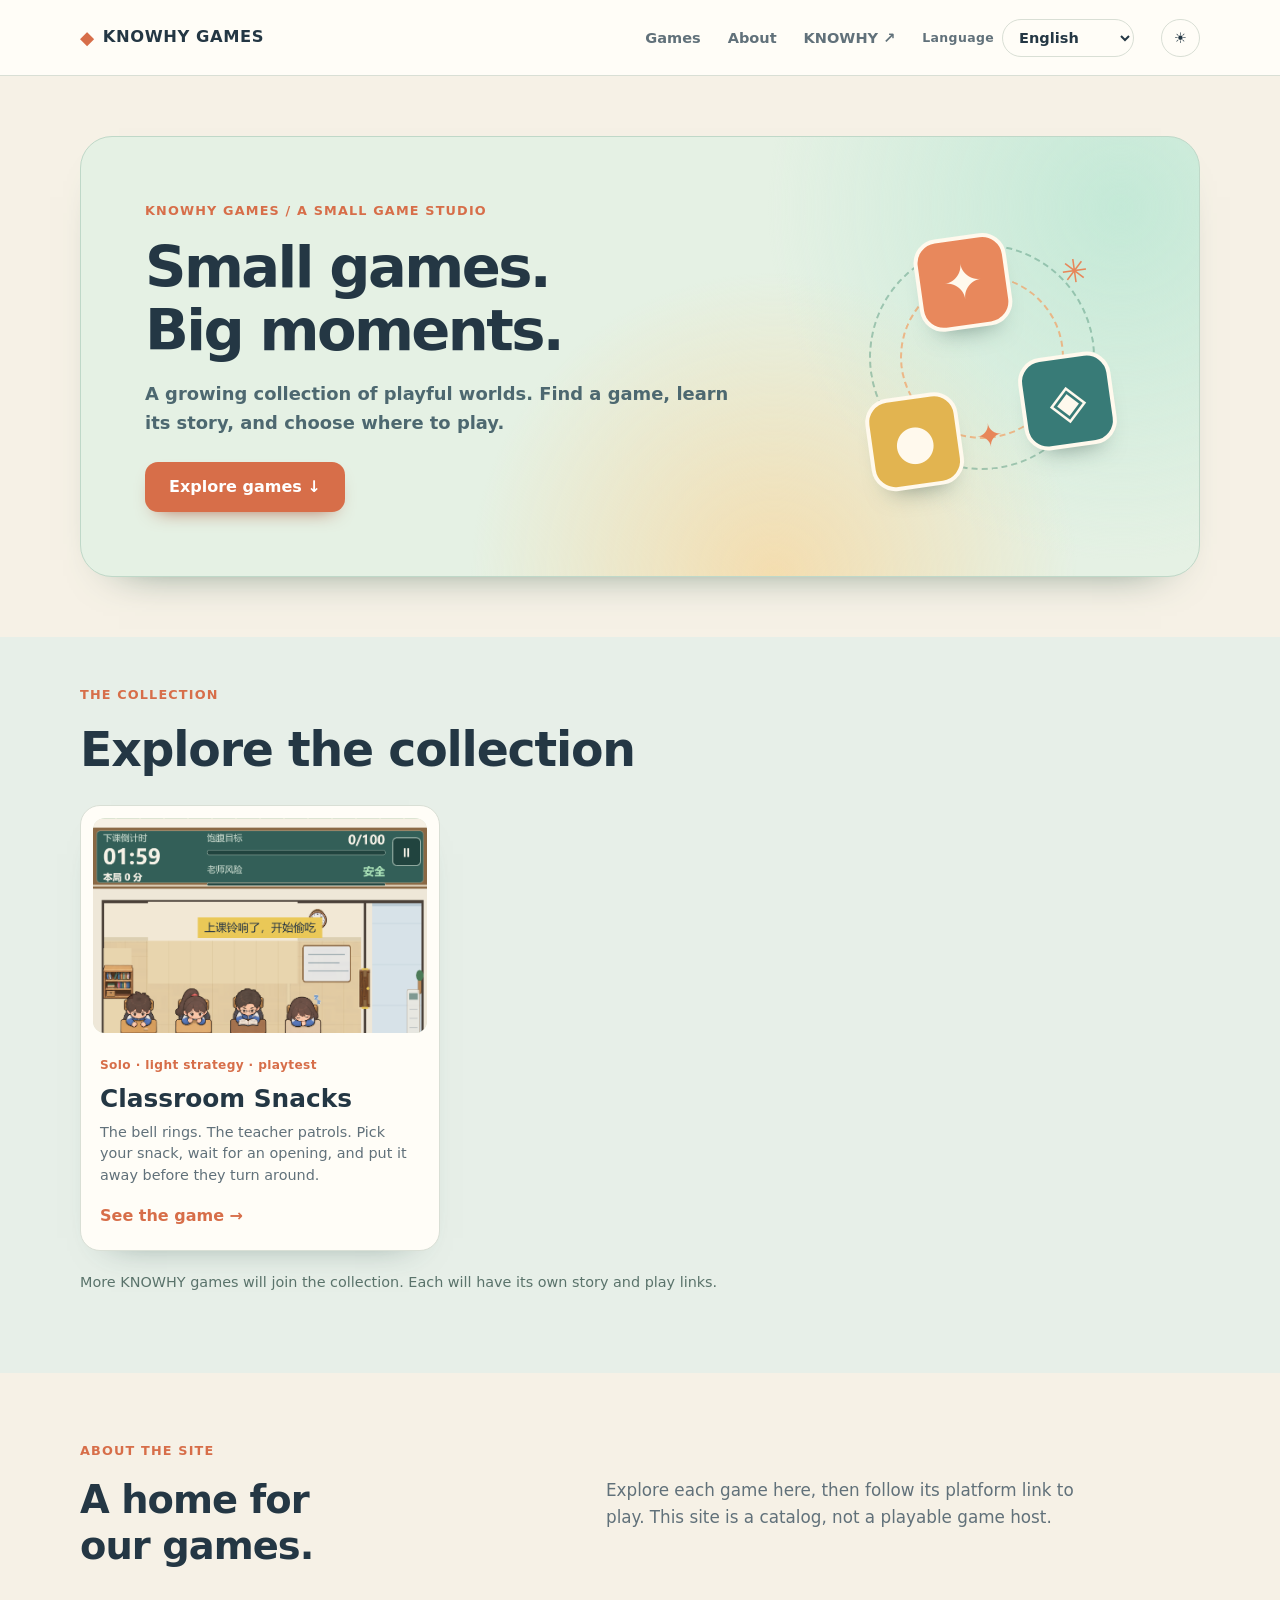
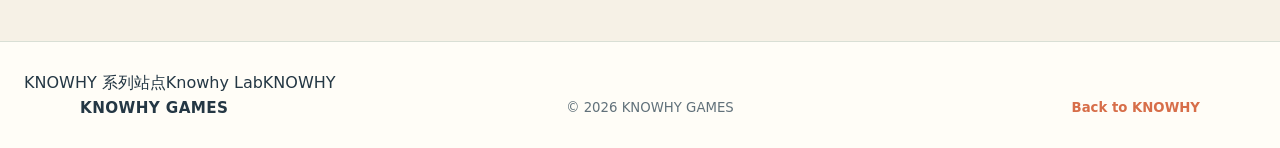
==== commit 051468dd: "SEO: add KNOWHY sister-sites links to homepage footer" ====
--- a/index.html
+++ b/index.html
@@ -11,19 +11,19 @@
 <body data-page="home">
   <header class="nav">
     <a class="brand" href="./"><span class="brand-mark" aria-hidden="true">◆</span> KNOWHY GAMES</a>
-    <nav class="nav-links" aria-label="主导航" data-i18n-aria="navMain">
-      <a href="#games" data-i18n="navGames">游戏作品</a>
-      <a href="#studio" data-i18n="navAbout">关于</a>
+    <nav class="nav-links" aria-label="Main navigation" data-i18n-aria="navMain">
+      <a href="#games" data-i18n="navGames">Games</a>
+      <a href="#studio" data-i18n="navAbout">About</a>
       <a class="nav-parent" href="https://knowhy.net/">KNOWHY ↗</a>
       <label class="language-wrap"><span class="language-label">Language</span><select class="language-select" data-language-select aria-label="Website language" data-i18n-aria="navLanguage"><option value="zh-CN">中文</option><option value="en" selected>English</option><option value="ja">日本語</option><option value="ko">한국어</option><option value="es">Español</option><option value="pt-BR">Português</option><option value="fr">Français</option><option value="de">Deutsch</option></select></label>
-      <button id="daynight" class="daynight" type="button" aria-label="切换昼夜外观" data-i18n-aria="themeDay">☀ 白天</button>
+      <button id="daynight" class="daynight" type="button" aria-label="Switch to day appearance" data-i18n-aria="themeDay">☀</button>
     </nav>
   </header>
   <main>
     <section class="hero">
       <div class="hero-inner">
         <div class="hero-copy">
-          <p class="eyebrow" data-i18n="homeEyebrow">KNOWHY GAMES / small games, big ideas</p>
+          <p class="eyebrow" data-i18n="homeEyebrow">KNOWHY GAMES / A small game studio</p>
           <h1 class="hero-title" data-i18n="homeTitle">Small games. Big moments.</h1>
           <p class="hero-sub" data-i18n="homeLead">A growing collection of playful worlds. Find a game, learn its story, and choose where to play.</p>
           <a class="btn" href="#games" data-i18n="homeExplore">Explore games ↓</a>
@@ -32,20 +32,20 @@
       </div>
     </section>
     <section id="games" class="games">
-      <div class="section-head"><p class="kicker" data-i18n="gamesKicker">OUR GAMES</p><h2 data-i18n="gamesTitle">Explore the collection</h2></div>
+      <div class="section-head"><p class="kicker" data-i18n="gamesKicker">THE COLLECTION</p><h2 data-i18n="gamesTitle">Explore the collection</h2></div>
       <div class="game-grid">
         <a class="game-card" href="./classroom-snacks/" aria-label="View Classroom Snacks" data-i18n-aria="gameMore">
-          <div class="g-tile"><img src="./classroom.png" width="390" height="844" alt="《课堂偷吃》的教室游玩画面" data-i18n-alt="detailImageAlt" loading="lazy"></div>
-          <div class="game-copy"><span class="g-tag" data-i18n="gameTag">单人 · 轻策略 · 试玩中</span><h3 data-i18n="gameTitle">课堂偷吃</h3><p data-i18n="gameDescription">铃声响起，老师开始巡逻。挑零食、抓空档、及时收手，别让老师发现。</p><span class="game-more" data-i18n="gameMore">查看游戏详情 →</span></div>
+          <div class="g-tile"><img src="./classroom.png" width="390" height="844" alt="Classroom Snacks gameplay screenshot" data-i18n-alt="detailImageAlt" loading="lazy"></div>
+          <div class="game-copy"><span class="g-tag" data-i18n="gameTag">Solo · light strategy · playtest</span><h3 data-i18n="gameTitle">Classroom Snacks</h3><p data-i18n="gameDescription">The bell rings. The teacher patrols. Pick your snack, wait for an opening, and put it away before they turn around.</p><span class="game-more" data-i18n="gameMore">See the game →</span></div>
         </a>
       </div>
-      <p class="catalog-note" data-i18n="catalogNote">今后有新作品，也会加入这里；每款游戏都有自己的介绍和游玩入口。</p>
+      <p class="catalog-note" data-i18n="catalogNote">More KNOWHY games will join the collection. Each will have its own story and play links.</p>
     </section>
     <section id="studio" class="studio">
-      <div class="studio-inner"><p class="kicker" data-i18n="aboutKicker">关于本站</p><div class="studio-row"><h2 data-i18n="aboutTitle">这里收着我们的游戏。</h2><p class="studio-text" data-i18n="aboutBody">在这里了解作品，再通过对应平台游玩。本站是游戏目录，不直接提供在线游戏。</p></div></div>
+      <div class="studio-inner"><p class="kicker" data-i18n="aboutKicker">ABOUT THE SITE</p><div class="studio-row"><h2 data-i18n="aboutTitle">A home for our games.</h2><p class="studio-text" data-i18n="aboutBody">Explore each game here, then follow its platform link to play. This site is a catalog, not a playable game host.</p></div></div>
     </section>
   </main>
-  <footer class="footer"><div class="foot-bottom"><strong>KNOWHY GAMES</strong><span>© 2026 KNOWHY GAMES</span><a href="https://knowhy.net/" data-i18n="footerBack">返回 KNOWHY</a></div></footer>
+  <footer class="footer"><div class="foot-sites"><span class="foot-sites-label">KNOWHY 系列站点</span><a href="https://lab.knowhy.net/">Knowhy Lab</a><a href="https://knowhy.net/">KNOWHY</a></div><div class="foot-bottom"><strong>KNOWHY GAMES</strong><span>© 2026 KNOWHY GAMES</span><a href="https://knowhy.net/" data-i18n="footerBack">Back to KNOWHY</a></div></footer>
   <script type="module" src="./main.js"></script>
 </body>
 </html>
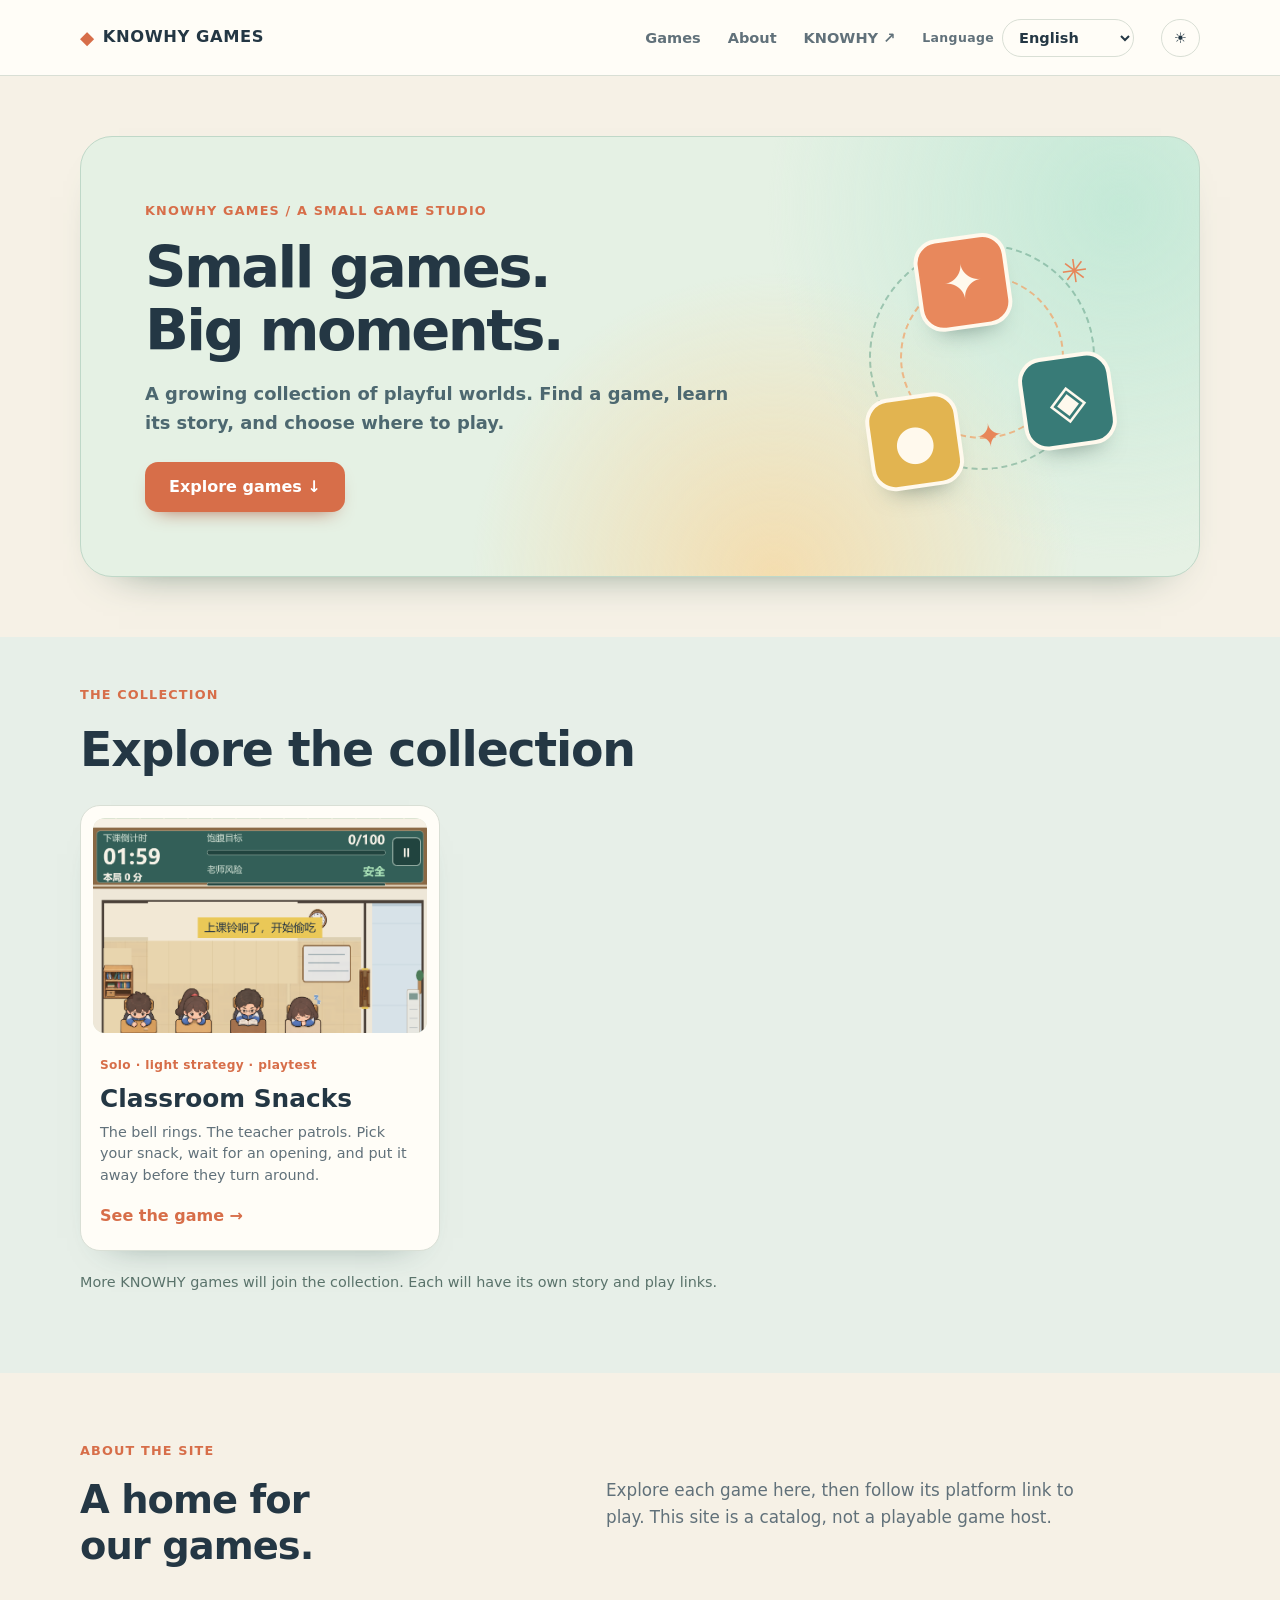
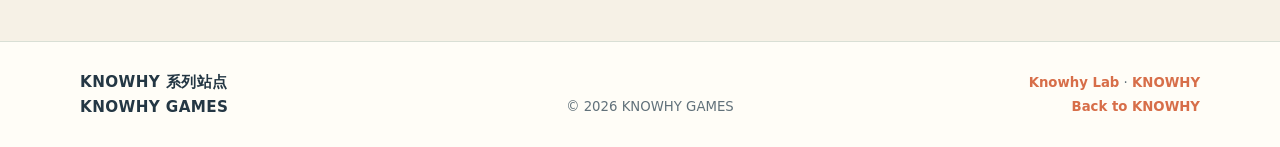
==== commit 4c1cedda: "SEO: footer sister-sites row reuses existing footer styles" ====
--- a/index.html
+++ b/index.html
@@ -45,7 +45,7 @@
       <div class="studio-inner"><p class="kicker" data-i18n="aboutKicker">ABOUT THE SITE</p><div class="studio-row"><h2 data-i18n="aboutTitle">A home for our games.</h2><p class="studio-text" data-i18n="aboutBody">Explore each game here, then follow its platform link to play. This site is a catalog, not a playable game host.</p></div></div>
     </section>
   </main>
-  <footer class="footer"><div class="foot-sites"><span class="foot-sites-label">KNOWHY 系列站点</span><a href="https://lab.knowhy.net/">Knowhy Lab</a><a href="https://knowhy.net/">KNOWHY</a></div><div class="foot-bottom"><strong>KNOWHY GAMES</strong><span>© 2026 KNOWHY GAMES</span><a href="https://knowhy.net/" data-i18n="footerBack">Back to KNOWHY</a></div></footer>
+  <footer class="footer"><div class="foot-bottom"><strong>KNOWHY 系列站点</strong><span><a href="https://lab.knowhy.net/">Knowhy Lab</a> · <a href="https://knowhy.net/">KNOWHY</a></span></div><div class="foot-bottom"><strong>KNOWHY GAMES</strong><span>© 2026 KNOWHY GAMES</span><a href="https://knowhy.net/" data-i18n="footerBack">Back to KNOWHY</a></div></footer>
   <script type="module" src="./main.js"></script>
 </body>
 </html>
